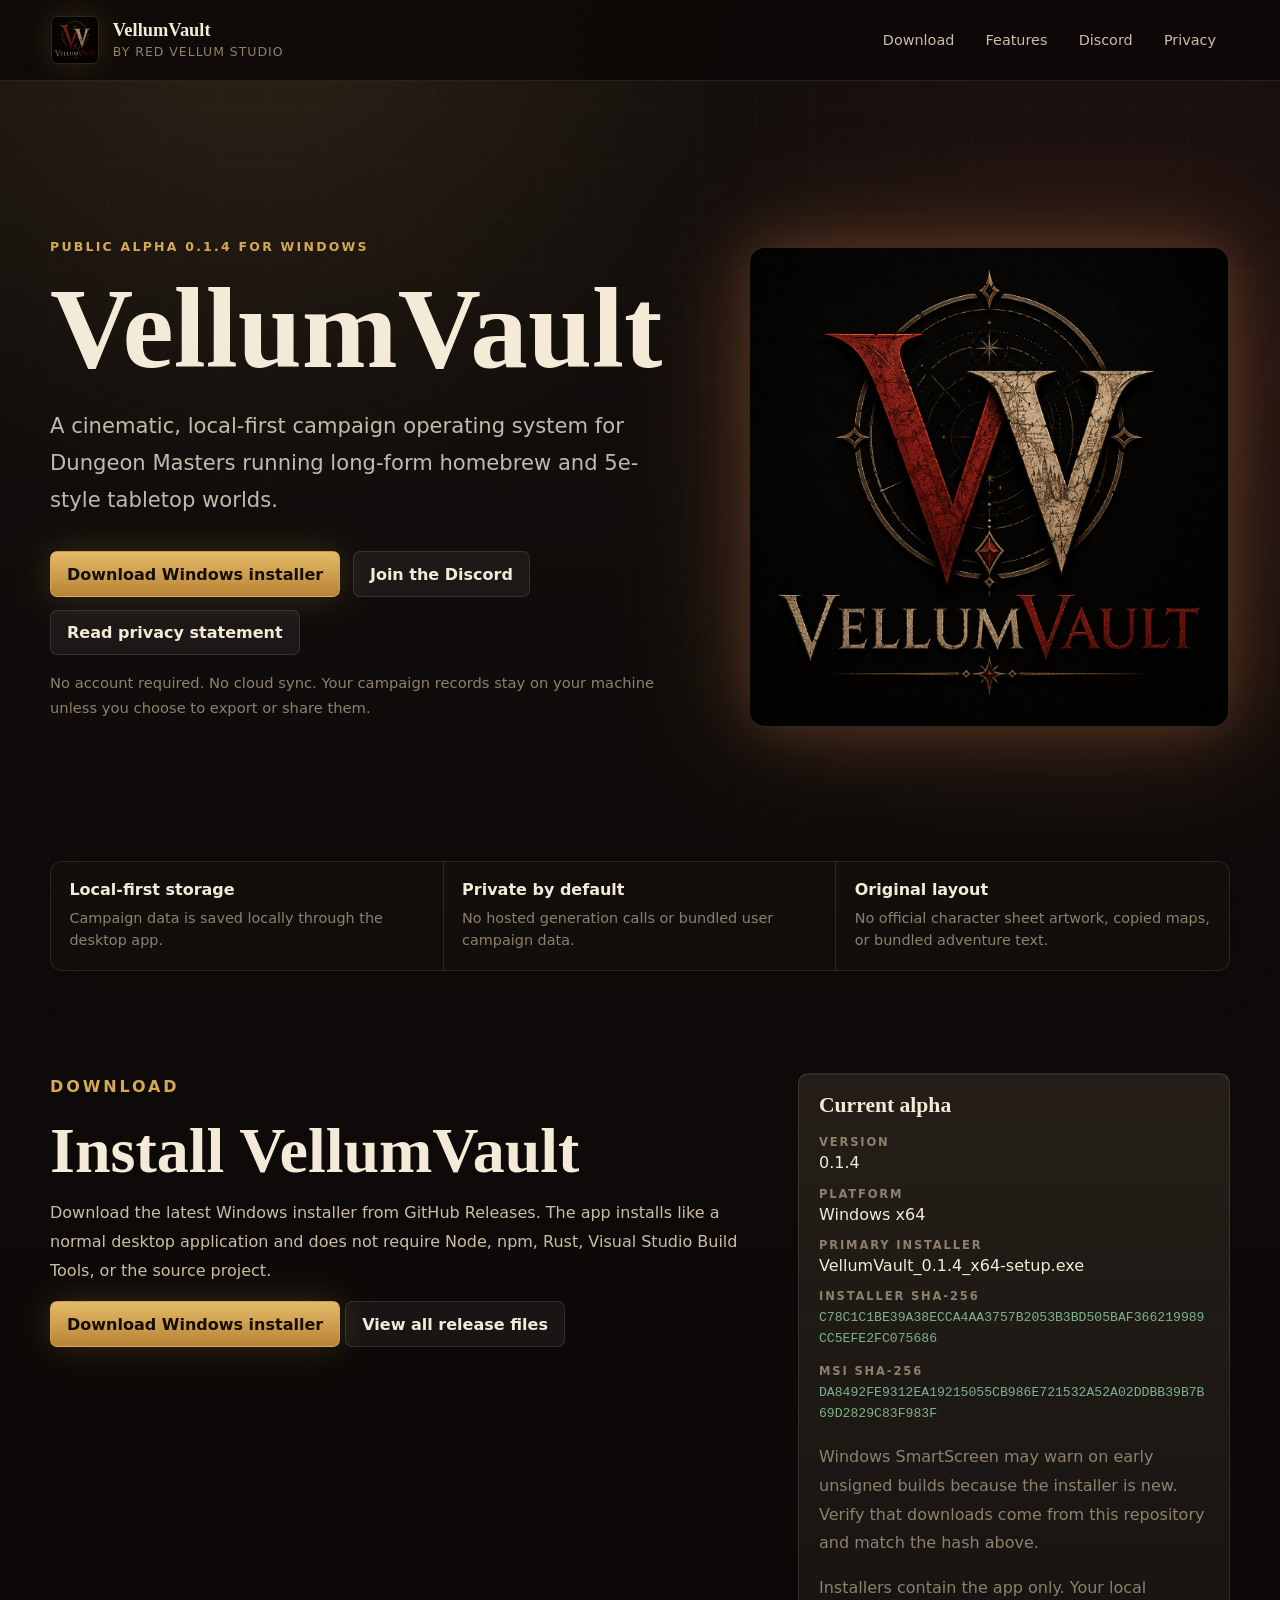
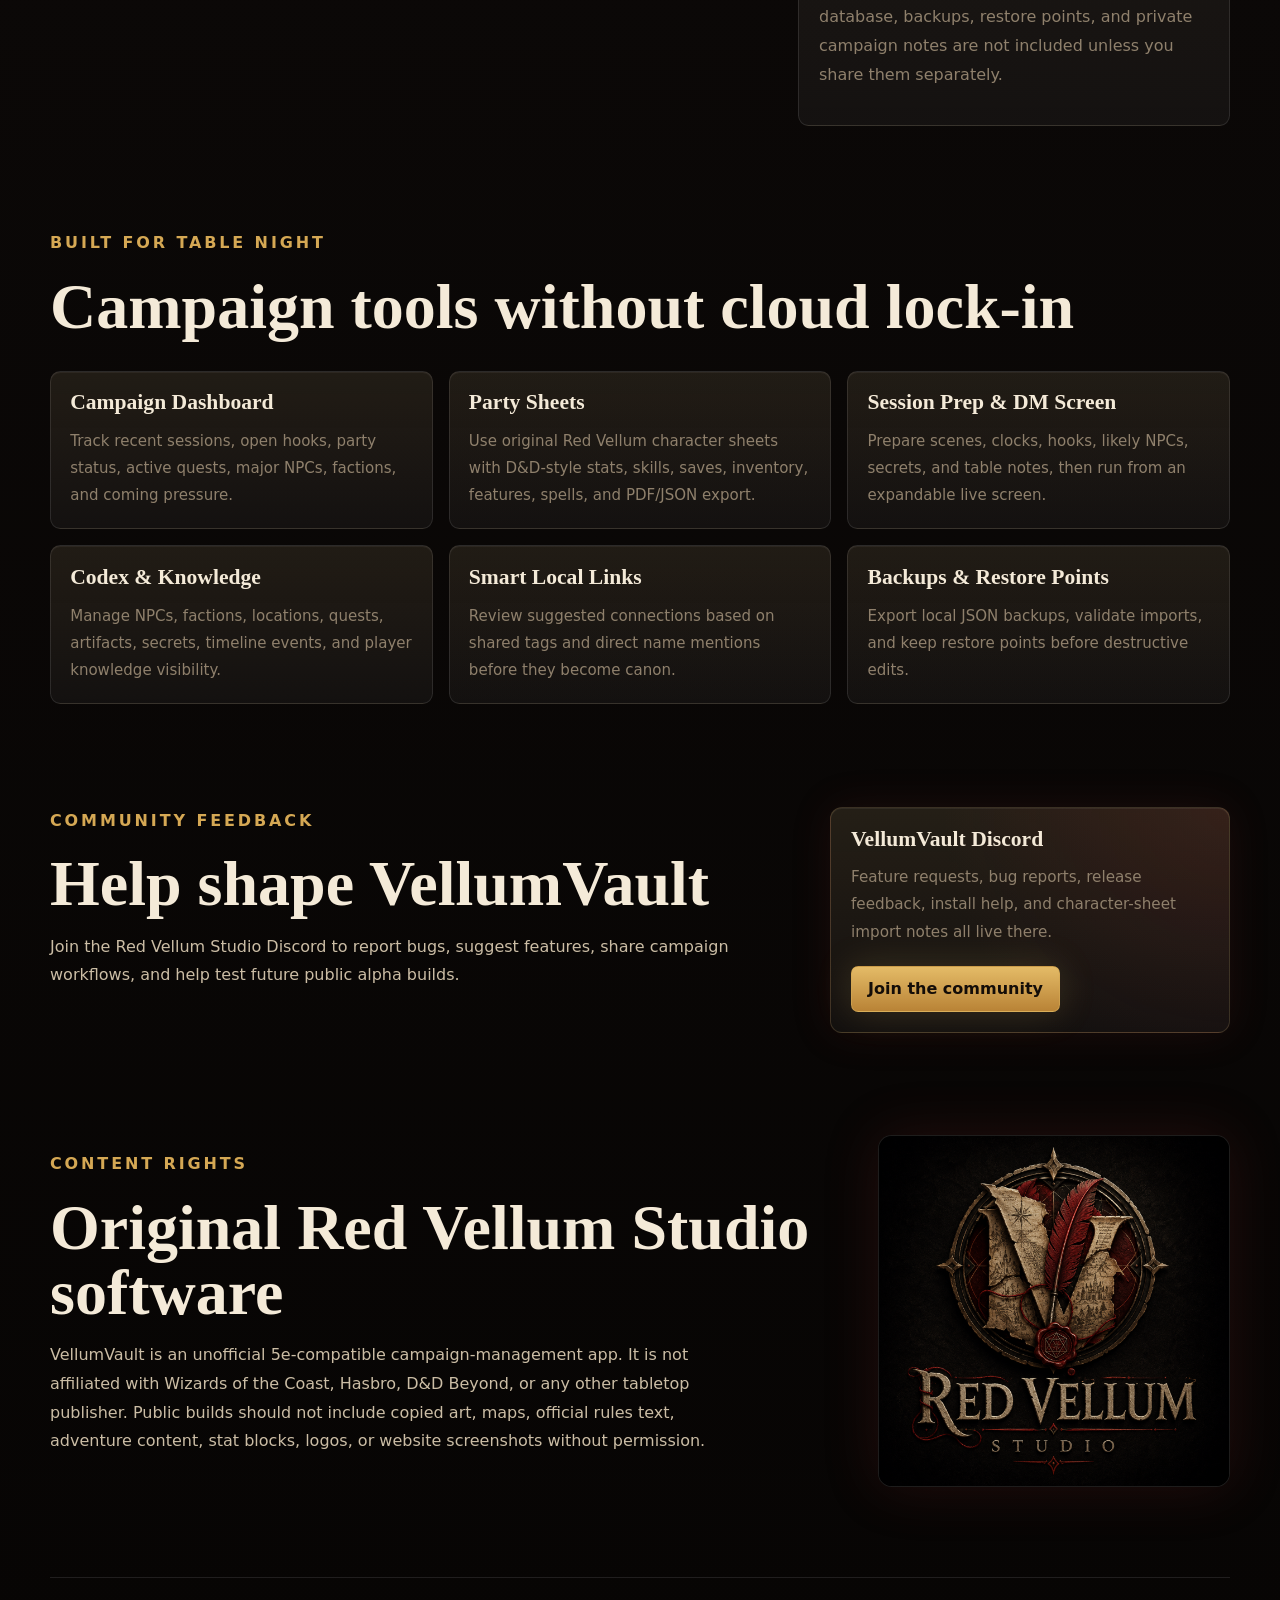
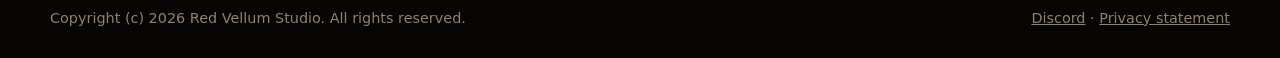
==== index.html @ 63ddffa1 "Update public URLs for RedVellum account" ====
<!doctype html>
<html lang="en">
  <head>
    <meta charset="utf-8" />
    <meta name="viewport" content="width=device-width, initial-scale=1" />
    <title>VellumVault | Red Vellum Studio</title>
    <meta
      name="description"
      content="VellumVault is a local-first Windows desktop campaign-management app for long-form tabletop RPG campaigns."
    />
    <link rel="stylesheet" href="styles.css" />
  </head>
  <body>
    <header class="site-header">
      <a class="brand" href="index.html" aria-label="VellumVault home">
        <img src="assets/vellumvault-app-logo.png" alt="" />
        <span>
          <strong>VellumVault</strong>
          <small>by Red Vellum Studio</small>
        </span>
      </a>
      <nav aria-label="Primary navigation">
        <a href="#download">Download</a>
        <a href="#features">Features</a>
        <a href="#community">Discord</a>
        <a href="privacy.html">Privacy</a>
      </nav>
    </header>

    <main>
      <section class="hero">
        <div class="hero-copy">
          <p class="eyebrow">Public alpha 0.1.4 for Windows</p>
          <h1>VellumVault</h1>
          <p class="lead">
            A cinematic, local-first campaign operating system for Dungeon Masters running long-form homebrew and 5e-style tabletop worlds.
          </p>
          <div class="actions">
            <a class="button primary" href="https://github.com/RedVellum/RedVellum.github.io/releases/download/v0.1.4/VellumVault_0.1.4_x64-setup.exe" rel="noopener">
              Download Windows installer
            </a>
            <a class="button secondary" href="https://discord.gg/tZ7nqzmux7" target="_blank" rel="noopener noreferrer">
              Join the Discord
            </a>
            <a class="button secondary" href="privacy.html">Read privacy statement</a>
          </div>
          <p class="note">
            No account required. No cloud sync. Your campaign records stay on your machine unless you choose to export or share them.
          </p>
        </div>
        <div class="hero-art app-logo-showcase">
          <img src="assets/vellumvault-app-logo.png" alt="VellumVault app logo" />
        </div>
      </section>

      <section class="trust-strip" aria-label="Application status">
        <div>
          <strong>Local-first storage</strong>
          <span>Campaign data is saved locally through the desktop app.</span>
        </div>
        <div>
          <strong>Private by default</strong>
          <span>No hosted generation calls or bundled user campaign data.</span>
        </div>
        <div>
          <strong>Original layout</strong>
          <span>No official character sheet artwork, copied maps, or bundled adventure text.</span>
        </div>
      </section>

      <section id="download" class="section two-column">
        <div>
          <p class="eyebrow">Download</p>
          <h2>Install VellumVault</h2>
          <p>
            Download the latest Windows installer from GitHub Releases. The app installs like a normal desktop application and does not require Node,
            npm, Rust, Visual Studio Build Tools, or the source project.
          </p>
          <a class="button primary" href="https://github.com/RedVellum/RedVellum.github.io/releases/download/v0.1.4/VellumVault_0.1.4_x64-setup.exe" rel="noopener">
            Download Windows installer
          </a>
          <a class="button secondary" href="https://github.com/RedVellum/RedVellum.github.io/releases/tag/v0.1.4" rel="noopener">
            View all release files
          </a>
        </div>
        <aside class="release-card">
          <h3>Current alpha</h3>
          <dl>
            <div>
              <dt>Version</dt>
              <dd>0.1.4</dd>
            </div>
            <div>
              <dt>Platform</dt>
              <dd>Windows x64</dd>
            </div>
            <div>
              <dt>Primary installer</dt>
              <dd>VellumVault_0.1.4_x64-setup.exe</dd>
            </div>
            <div>
              <dt>Installer SHA-256</dt>
              <dd class="hash">C78C1C1BE39A38ECCA4AA3757B2053B3BD505BAF366219989CC5EFE2FC075686</dd>
            </div>
            <div>
              <dt>MSI SHA-256</dt>
              <dd class="hash">DA8492FE9312EA19215055CB986E721532A52A02DDBB39B7B69D2829C83F983F</dd>
            </div>
          </dl>
          <p class="small">
            Windows SmartScreen may warn on early unsigned builds because the installer is new. Verify that downloads come from this repository and match the hash above.
          </p>
          <p class="small">
            Installers contain the app only. Your local database, backups, restore points, and private campaign notes are not included unless you share them separately.
          </p>
        </aside>
      </section>

      <section id="features" class="section">
        <p class="eyebrow">Built for table night</p>
        <h2>Campaign tools without cloud lock-in</h2>
        <div class="feature-grid">
          <article>
            <h3>Campaign Dashboard</h3>
            <p>Track recent sessions, open hooks, party status, active quests, major NPCs, factions, and coming pressure.</p>
          </article>
          <article>
            <h3>Party Sheets</h3>
            <p>Use original Red Vellum character sheets with D&D-style stats, skills, saves, inventory, features, spells, and PDF/JSON export.</p>
          </article>
          <article>
            <h3>Session Prep & DM Screen</h3>
            <p>Prepare scenes, clocks, hooks, likely NPCs, secrets, and table notes, then run from an expandable live screen.</p>
          </article>
          <article>
            <h3>Codex & Knowledge</h3>
            <p>Manage NPCs, factions, locations, quests, artifacts, secrets, timeline events, and player knowledge visibility.</p>
          </article>
          <article>
            <h3>Smart Local Links</h3>
            <p>Review suggested connections based on shared tags and direct name mentions before they become canon.</p>
          </article>
          <article>
            <h3>Backups & Restore Points</h3>
            <p>Export local JSON backups, validate imports, and keep restore points before destructive edits.</p>
          </article>
        </div>
      </section>

      <section id="community" class="section community-section">
        <div>
          <p class="eyebrow">Community feedback</p>
          <h2>Help shape VellumVault</h2>
          <p>
            Join the Red Vellum Studio Discord to report bugs, suggest features, share campaign workflows, and help test future public alpha builds.
          </p>
        </div>
        <div class="community-card">
          <h3>VellumVault Discord</h3>
          <p>Feature requests, bug reports, release feedback, install help, and character-sheet import notes all live there.</p>
          <a class="button primary" href="https://discord.gg/tZ7nqzmux7" target="_blank" rel="noopener noreferrer">
            Join the community
          </a>
        </div>
      </section>

      <section class="section rights studio-section">
        <div>
          <p class="eyebrow">Content rights</p>
          <h2>Original Red Vellum Studio software</h2>
          <p>
            VellumVault is an unofficial 5e-compatible campaign-management app. It is not affiliated with Wizards of the Coast, Hasbro,
            D&D Beyond, or any other tabletop publisher. Public builds should not include copied art, maps, official rules text, adventure content,
            stat blocks, logos, or website screenshots without permission.
          </p>
        </div>
        <div class="studio-logo-card" aria-label="Red Vellum Studio">
          <img src="assets/red-vellum-studio-logo.png" alt="Red Vellum Studio logo" />
        </div>
      </section>
    </main>

    <footer class="site-footer">
      <p>Copyright (c) 2026 Red Vellum Studio. All rights reserved.</p>
      <p><a href="https://discord.gg/tZ7nqzmux7" target="_blank" rel="noopener noreferrer">Discord</a> · <a href="privacy.html">Privacy statement</a></p>
    </footer>
  </body>
</html>
---- styles.css ----
:root {
  color-scheme: dark;
  --bg: #0b0807;
  --ink: #130f0d;
  --panel: #1d1713;
  --panel-strong: #251d17;
  --line: rgba(231, 196, 128, 0.18);
  --line-soft: rgba(255, 255, 255, 0.1);
  --brass: #d5a854;
  --brass-soft: rgba(213, 168, 84, 0.14);
  --red: #8d2f2f;
  --vellum: #f4ead8;
  --parchment: #cbbda5;
  --muted: #8f806c;
  --jade: #7fb18b;
  font-family:
    "Segoe UI",
    system-ui,
    -apple-system,
    BlinkMacSystemFont,
    sans-serif;
}

* {
  box-sizing: border-box;
}

html {
  scroll-behavior: smooth;
}

body {
  margin: 0;
  min-height: 100vh;
  background:
    radial-gradient(circle at 20% 0%, rgba(213, 168, 84, 0.13), transparent 32rem),
    radial-gradient(circle at 86% 12%, rgba(141, 47, 47, 0.16), transparent 30rem),
    linear-gradient(180deg, #140f0d 0%, var(--bg) 48%, #070504 100%);
  color: var(--vellum);
}

body::before {
  position: fixed;
  inset: 0;
  pointer-events: none;
  content: "";
  background-image:
    linear-gradient(rgba(255, 255, 255, 0.025) 1px, transparent 1px),
    linear-gradient(90deg, rgba(255, 255, 255, 0.018) 1px, transparent 1px);
  background-size: 54px 54px;
  mask-image: linear-gradient(to bottom, black, transparent 82%);
}

a {
  color: inherit;
}

.site-header {
  position: sticky;
  top: 0;
  z-index: 10;
  display: flex;
  align-items: center;
  justify-content: space-between;
  gap: 1.5rem;
  padding: 1rem clamp(1rem, 4vw, 4rem);
  border-bottom: 1px solid var(--line-soft);
  background: rgba(11, 8, 7, 0.82);
  backdrop-filter: blur(18px);
}

.brand {
  display: inline-flex;
  align-items: center;
  gap: 0.85rem;
  text-decoration: none;
}

.brand img {
  width: 3rem;
  height: 3rem;
  border: 1px solid var(--line);
  border-radius: 0.45rem;
  object-fit: cover;
  background: #050302;
  box-shadow: 0 0 32px rgba(213, 168, 84, 0.18);
}

.brand strong {
  display: block;
  font-family: Georgia, "Times New Roman", serif;
  font-size: 1.15rem;
  line-height: 1.05;
}

.brand small {
  display: block;
  margin-top: 0.2rem;
  color: var(--muted);
  font-size: 0.78rem;
  letter-spacing: 0.08em;
  text-transform: uppercase;
}

nav {
  display: flex;
  flex-wrap: wrap;
  gap: 0.35rem;
  justify-content: flex-end;
}

nav a {
  padding: 0.65rem 0.8rem;
  border-radius: 0.4rem;
  color: var(--parchment);
  font-size: 0.9rem;
  text-decoration: none;
}

nav a:hover,
nav a[aria-current="page"] {
  background: rgba(255, 255, 255, 0.06);
  color: var(--vellum);
}

main {
  position: relative;
  z-index: 1;
}

.hero,
.section,
.page-hero,
.site-footer {
  width: min(1180px, calc(100% - 2rem));
  margin-inline: auto;
}

.hero {
  display: grid;
  grid-template-columns: minmax(0, 1.05fr) minmax(20rem, 0.8fr);
  gap: clamp(2rem, 5vw, 5rem);
  align-items: center;
  min-height: calc(100vh - 5.5rem);
  padding: 4rem 0;
}

.hero-copy {
  max-width: 47rem;
}

.eyebrow {
  margin: 0 0 1rem;
  color: var(--brass);
  font-size: 0.78rem;
  font-weight: 700;
  letter-spacing: 0.18em;
  text-transform: uppercase;
}

h1,
h2,
h3 {
  margin: 0;
  font-family: Georgia, "Times New Roman", serif;
  font-weight: 700;
  line-height: 1.02;
}

h1 {
  font-size: clamp(3.5rem, 9vw, 7.5rem);
}

h2 {
  font-size: clamp(2.2rem, 5vw, 4.2rem);
}

h3 {
  font-size: 1.35rem;
}

p {
  color: var(--parchment);
}

.lead {
  max-width: 43rem;
  margin: 1.3rem 0 0;
  color: rgba(244, 234, 216, 0.78);
  font-size: clamp(1.08rem, 2vw, 1.32rem);
  line-height: 1.75;
}

.actions {
  display: flex;
  flex-wrap: wrap;
  gap: 0.8rem;
  margin-top: 2rem;
}

.button {
  display: inline-flex;
  min-height: 2.85rem;
  align-items: center;
  justify-content: center;
  border: 1px solid transparent;
  border-radius: 0.45rem;
  padding: 0.75rem 1rem;
  font-weight: 700;
  text-decoration: none;
  transition:
    transform 160ms ease,
    border-color 160ms ease,
    background 160ms ease;
}

.button:hover {
  transform: translateY(-1px);
}

.button.primary {
  border-color: rgba(213, 168, 84, 0.65);
  background: linear-gradient(180deg, #e4bb67, #b98336);
  color: #140d08;
  box-shadow: 0 0 36px rgba(213, 168, 84, 0.2);
}

.button.secondary {
  border-color: var(--line-soft);
  background: rgba(255, 255, 255, 0.05);
  color: var(--vellum);
}

.note,
.small {
  color: var(--muted);
  font-size: 0.92rem;
  line-height: 1.7;
}

.hero-art {
  display: grid;
  place-items: center;
}

.hero-art img {
  width: min(100%, 30rem);
  border-radius: 1rem;
  filter: drop-shadow(0 0 58px rgba(213, 168, 84, 0.22));
}

.app-logo-showcase img {
  border: 1px solid var(--line-soft);
  background: rgba(0, 0, 0, 0.44);
  box-shadow:
    inset 0 1px 0 rgba(255, 255, 255, 0.06),
    0 0 72px rgba(141, 47, 47, 0.24),
    0 0 42px rgba(213, 168, 84, 0.12);
}

.trust-strip {
  display: grid;
  width: min(1180px, calc(100% - 2rem));
  margin: -2rem auto 0;
  grid-template-columns: repeat(3, 1fr);
  overflow: hidden;
  border: 1px solid var(--line-soft);
  border-radius: 0.75rem;
  background: rgba(19, 15, 13, 0.82);
  box-shadow: 0 0 48px rgba(0, 0, 0, 0.22);
}

.trust-strip div {
  padding: 1.15rem;
  border-right: 1px solid var(--line-soft);
}

.trust-strip div:last-child {
  border-right: 0;
}

.trust-strip strong,
.trust-strip span {
  display: block;
}

.trust-strip strong {
  color: var(--vellum);
}

.trust-strip span {
  margin-top: 0.45rem;
  color: var(--muted);
  font-size: 0.9rem;
  line-height: 1.55;
}

.section,
.page-hero {
  padding: clamp(4rem, 8vw, 7rem) 0 0;
}

.two-column {
  display: grid;
  grid-template-columns: minmax(0, 1fr) minmax(18rem, 27rem);
  gap: clamp(1.5rem, 4vw, 3rem);
  align-items: start;
}

.section p {
  max-width: 44rem;
  font-size: 1rem;
  line-height: 1.8;
}

.release-card,
.feature-grid article {
  border: 1px solid var(--line-soft);
  border-radius: 0.65rem;
  background:
    linear-gradient(180deg, rgba(213, 168, 84, 0.07), transparent),
    rgba(255, 255, 255, 0.045);
  box-shadow: inset 0 1px 0 rgba(255, 255, 255, 0.05);
}

.release-card {
  padding: 1.25rem;
}

dl {
  display: grid;
  gap: 0.9rem;
  margin: 1.2rem 0;
}

dt {
  color: var(--muted);
  font-size: 0.72rem;
  font-weight: 700;
  letter-spacing: 0.16em;
  text-transform: uppercase;
}

dd {
  margin: 0.25rem 0 0;
  color: var(--vellum);
}

.hash {
  overflow-wrap: anywhere;
  color: var(--jade);
  font-family: Consolas, "Courier New", monospace;
  font-size: 0.82rem;
  line-height: 1.6;
}

.feature-grid {
  display: grid;
  grid-template-columns: repeat(3, 1fr);
  gap: 1rem;
  margin-top: 2rem;
}

.feature-grid article {
  padding: 1.2rem;
}

.feature-grid p {
  margin-bottom: 0;
  color: var(--muted);
  font-size: 0.94rem;
}

.rights {
  padding-bottom: clamp(4rem, 7vw, 6rem);
}

.community-section {
  display: grid;
  grid-template-columns: minmax(0, 1fr) minmax(18rem, 25rem);
  gap: clamp(1.5rem, 4vw, 3rem);
  align-items: start;
}

.community-card {
  border: 1px solid var(--line);
  border-radius: 0.75rem;
  padding: 1.25rem;
  background:
    radial-gradient(circle at top right, rgba(141, 47, 47, 0.16), transparent 18rem),
    linear-gradient(180deg, rgba(213, 168, 84, 0.09), transparent),
    rgba(255, 255, 255, 0.045);
  box-shadow:
    inset 0 1px 0 rgba(255, 255, 255, 0.06),
    0 0 42px rgba(141, 47, 47, 0.14);
}

.community-card p {
  margin: 0.9rem 0 1.25rem;
  color: var(--muted);
  font-size: 0.95rem;
}

.studio-section {
  display: grid;
  grid-template-columns: minmax(0, 1fr) minmax(15rem, 22rem);
  gap: clamp(1.5rem, 4vw, 3rem);
  align-items: center;
}

.studio-logo-card {
  overflow: hidden;
  border: 1px solid var(--line-soft);
  border-radius: 0.85rem;
  background: rgba(0, 0, 0, 0.42);
  box-shadow:
    inset 0 1px 0 rgba(255, 255, 255, 0.06),
    0 0 56px rgba(141, 47, 47, 0.2);
}

.studio-logo-card img {
  display: block;
  width: 100%;
  aspect-ratio: 1;
  object-fit: cover;
}

.legal-copy {
  max-width: 820px;
  padding-bottom: clamp(4rem, 7vw, 6rem);
}

.legal-copy h2 {
  margin-top: 2.2rem;
  font-size: 1.75rem;
}

.legal-copy p {
  max-width: none;
}

.site-footer {
  display: flex;
  flex-wrap: wrap;
  justify-content: space-between;
  gap: 1rem;
  padding: 2rem 0;
  border-top: 1px solid var(--line-soft);
}

.site-footer p {
  margin: 0;
  color: var(--muted);
  font-size: 0.9rem;
}

.not-found {
  display: grid;
  min-height: 100vh;
  place-items: center;
  align-content: center;
  gap: 1rem;
  padding: 2rem;
  text-align: center;
}

.not-found img {
  width: 7rem;
  border-radius: 0.75rem;
}

@media (max-width: 900px) {
  .site-header {
    align-items: flex-start;
    flex-direction: column;
  }

  nav {
    justify-content: flex-start;
  }

  .hero,
  .community-section,
  .studio-section,
  .two-column {
    grid-template-columns: 1fr;
  }

  .hero {
    min-height: auto;
  }

  .hero-art {
    order: -1;
  }

  .hero-art img {
    width: min(70vw, 18rem);
  }

  .trust-strip,
  .feature-grid {
    grid-template-columns: 1fr;
  }

  .trust-strip div {
    border-right: 0;
    border-bottom: 1px solid var(--line-soft);
  }

  .trust-strip div:last-child {
    border-bottom: 0;
  }
}
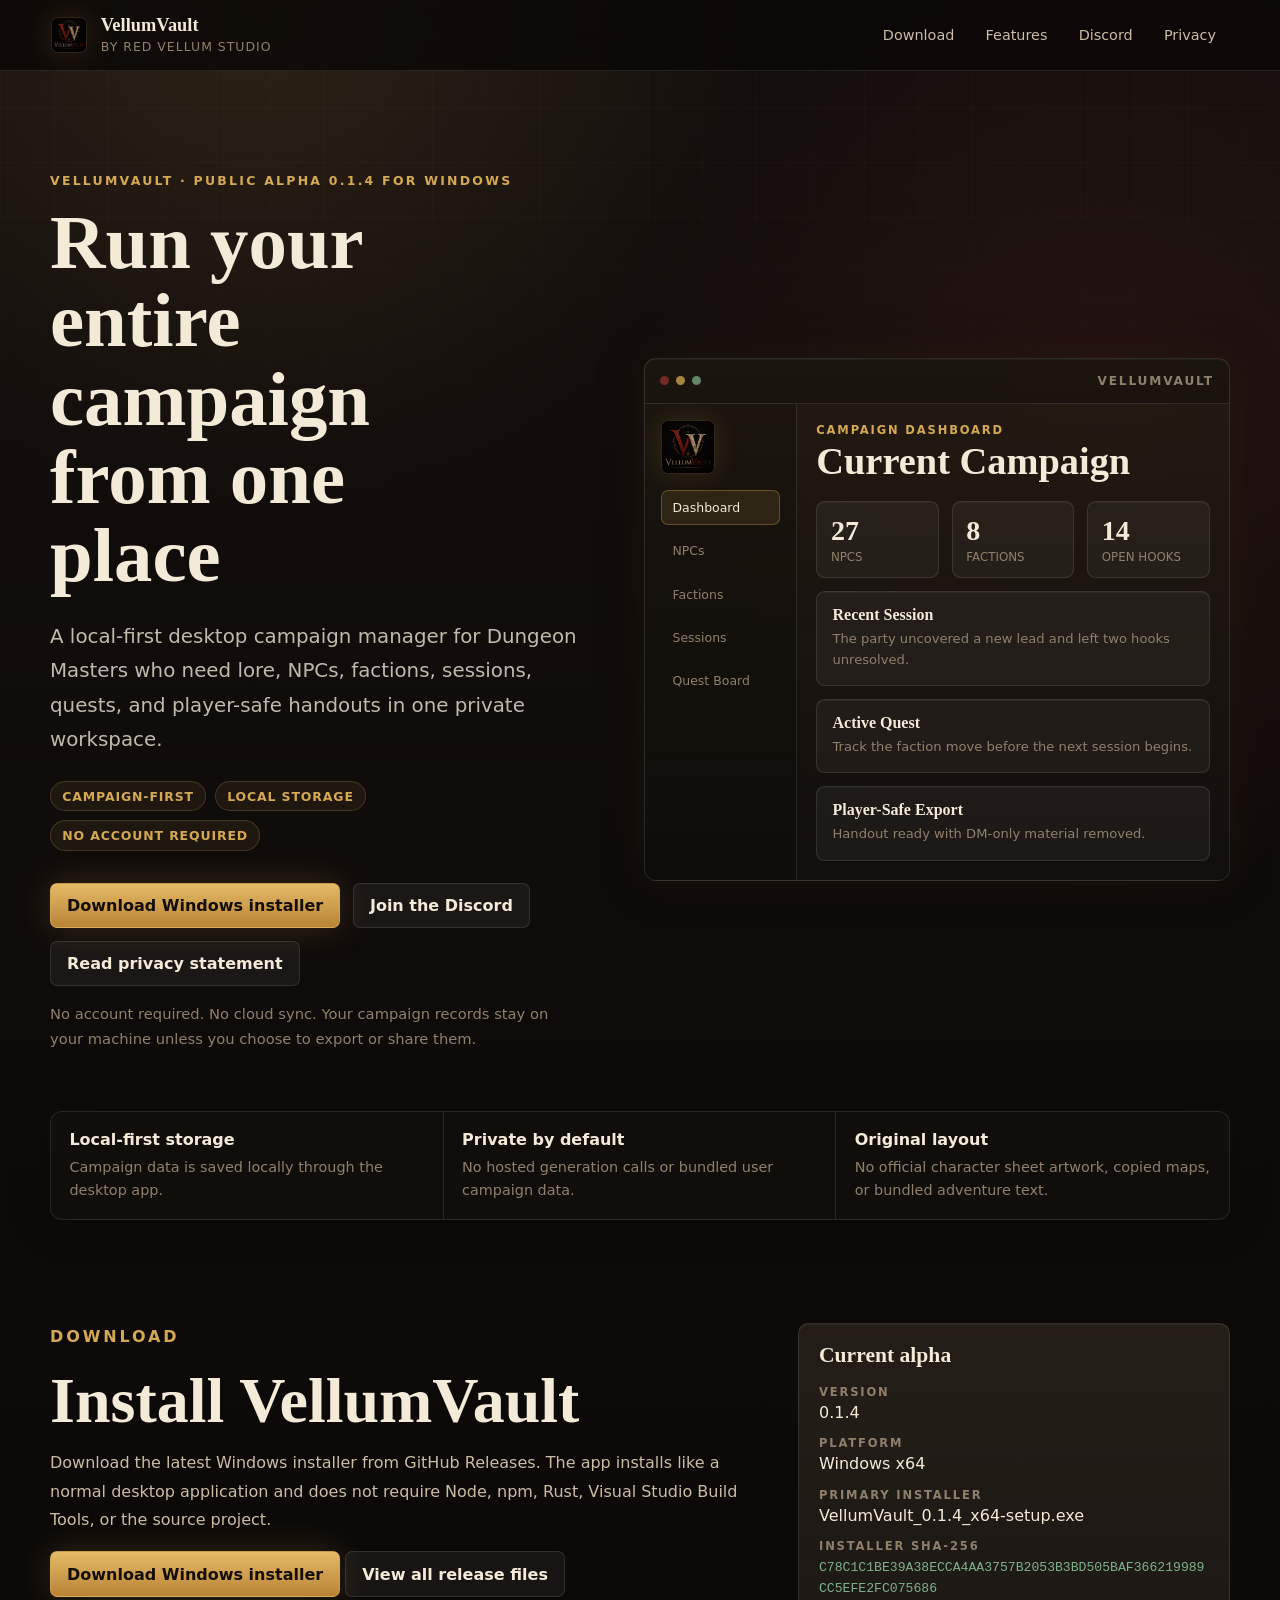
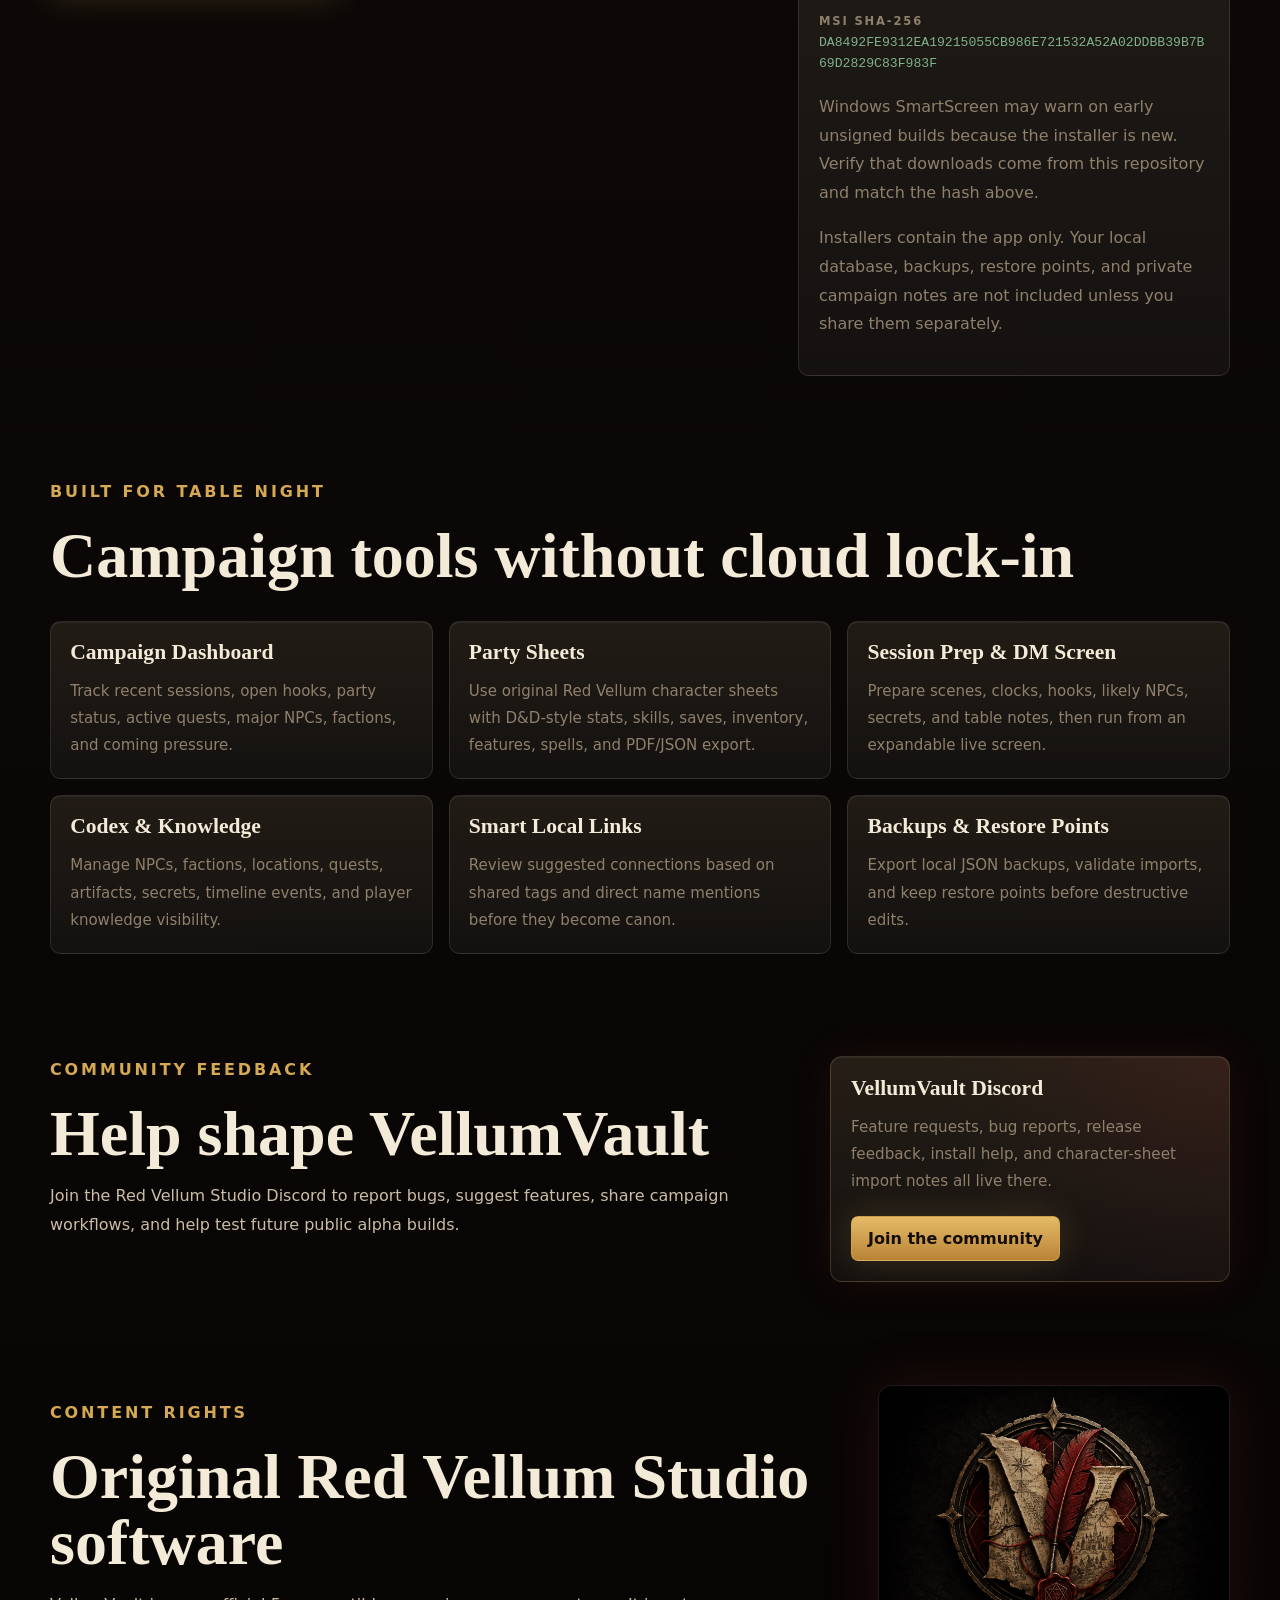
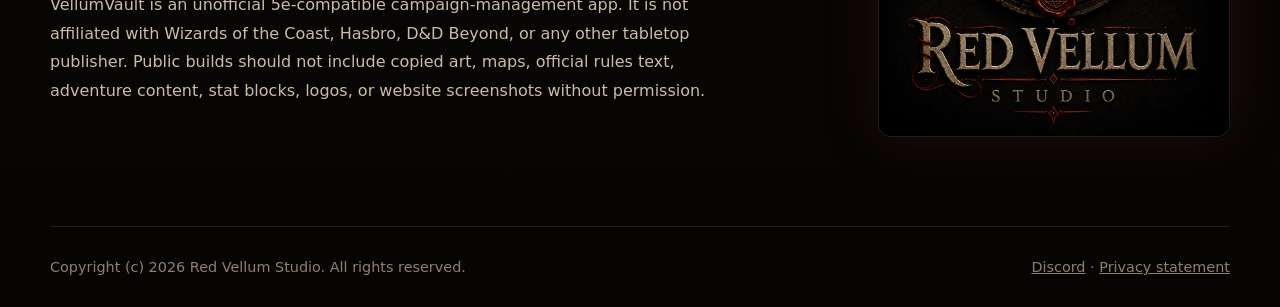
==== commit 3988b667: "Redesign website hero" ====
--- a/index.html
+++ b/index.html
@@ -30,11 +30,16 @@
     <main>
       <section class="hero">
         <div class="hero-copy">
-          <p class="eyebrow">Public alpha 0.1.4 for Windows</p>
-          <h1>VellumVault</h1>
+          <p class="eyebrow">VellumVault &middot; Public alpha 0.1.4 for Windows</p>
+          <h1>Run your entire campaign from one place</h1>
           <p class="lead">
-            A cinematic, local-first campaign operating system for Dungeon Masters running long-form homebrew and 5e-style tabletop worlds.
-          </p>
+            A local-first desktop campaign manager for Dungeon Masters who need lore, NPCs, factions, sessions, quests, and player-safe handouts in one private workspace.
+          </p>
+          <div class="hero-points" aria-label="Core product strengths">
+            <span>Campaign-first</span>
+            <span>Local storage</span>
+            <span>No account required</span>
+          </div>
           <div class="actions">
             <a class="button primary" href="https://github.com/RedVellum/RedVellum.github.io/releases/download/v0.1.4/VellumVault_0.1.4_x64-setup.exe" rel="noopener">
               Download Windows installer
@@ -48,8 +53,50 @@
             No account required. No cloud sync. Your campaign records stay on your machine unless you choose to export or share them.
           </p>
         </div>
-        <div class="hero-art app-logo-showcase">
-          <img src="assets/vellumvault-app-logo.png" alt="VellumVault app logo" />
+        <div class="hero-art app-preview" aria-label="VellumVault app interface preview">
+          <div class="preview-window">
+            <div class="preview-topbar">
+              <span></span>
+              <span></span>
+              <span></span>
+              <strong>VellumVault</strong>
+            </div>
+            <div class="preview-body">
+              <aside class="preview-sidebar">
+                <img src="assets/vellumvault-app-logo.png" alt="" />
+                <span class="active">Dashboard</span>
+                <span>NPCs</span>
+                <span>Factions</span>
+                <span>Sessions</span>
+                <span>Quest Board</span>
+              </aside>
+              <section class="preview-content">
+                <div class="preview-heading">
+                  <p>Campaign Dashboard</p>
+                  <h2>Current Campaign</h2>
+                </div>
+                <div class="preview-stats">
+                  <div><strong>27</strong><span>NPCs</span></div>
+                  <div><strong>8</strong><span>Factions</span></div>
+                  <div><strong>14</strong><span>Open hooks</span></div>
+                </div>
+                <div class="preview-grid">
+                  <article>
+                    <h3>Recent Session</h3>
+                    <p>The party uncovered a new lead and left two hooks unresolved.</p>
+                  </article>
+                  <article>
+                    <h3>Active Quest</h3>
+                    <p>Track the faction move before the next session begins.</p>
+                  </article>
+                  <article>
+                    <h3>Player-Safe Export</h3>
+                    <p>Handout ready with DM-only material removed.</p>
+                  </article>
+                </div>
+              </section>
+            </div>
+          </div>
         </div>
       </section>
 
--- a/styles.css
+++ b/styles.css
@@ -27,6 +27,7 @@
 
 html {
   scroll-behavior: smooth;
+  overflow-x: hidden;
 }
 
 body {
@@ -37,6 +38,7 @@
     radial-gradient(circle at 86% 12%, rgba(141, 47, 47, 0.16), transparent 30rem),
     linear-gradient(180deg, #140f0d 0%, var(--bg) 48%, #070504 100%);
   color: var(--vellum);
+  overflow-x: hidden;
 }
 
 body::before {
@@ -77,8 +79,8 @@
 }
 
 .brand img {
-  width: 3rem;
-  height: 3rem;
+  width: 2.25rem;
+  height: 2.25rem;
   border: 1px solid var(--line);
   border-radius: 0.45rem;
   object-fit: cover;
@@ -138,15 +140,15 @@
 
 .hero {
   display: grid;
-  grid-template-columns: minmax(0, 1.05fr) minmax(20rem, 0.8fr);
-  gap: clamp(2rem, 5vw, 5rem);
+  grid-template-columns: minmax(0, 0.95fr) minmax(24rem, 1.05fr);
+  gap: clamp(2rem, 5vw, 4rem);
   align-items: center;
-  min-height: calc(100vh - 5.5rem);
-  padding: 4rem 0;
+  min-height: calc(100vh - 7rem);
+  padding: clamp(4rem, 8vw, 7rem) 0 clamp(3rem, 6vw, 5rem);
 }
 
 .hero-copy {
-  max-width: 47rem;
+  max-width: 43rem;
 }
 
 .eyebrow {
@@ -168,7 +170,8 @@
 }
 
 h1 {
-  font-size: clamp(3.5rem, 9vw, 7.5rem);
+  max-width: 12ch;
+  font-size: clamp(3rem, 6vw, 5rem);
 }
 
 h2 {
@@ -184,11 +187,30 @@
 }
 
 .lead {
-  max-width: 43rem;
-  margin: 1.3rem 0 0;
+  max-width: 40rem;
+  margin: 1.55rem 0 0;
   color: rgba(244, 234, 216, 0.78);
-  font-size: clamp(1.08rem, 2vw, 1.32rem);
-  line-height: 1.75;
+  font-size: clamp(1.04rem, 1.8vw, 1.24rem);
+  line-height: 1.72;
+}
+
+.hero-points {
+  display: flex;
+  flex-wrap: wrap;
+  gap: 0.55rem;
+  margin-top: 1.5rem;
+}
+
+.hero-points span {
+  border: 1px solid var(--line);
+  border-radius: 999px;
+  background: rgba(213, 168, 84, 0.08);
+  color: var(--brass);
+  padding: 0.42rem 0.7rem;
+  font-size: 0.78rem;
+  font-weight: 700;
+  letter-spacing: 0.07em;
+  text-transform: uppercase;
 }
 
 .actions {
@@ -243,19 +265,177 @@
   place-items: center;
 }
 
-.hero-art img {
-  width: min(100%, 30rem);
-  border-radius: 1rem;
-  filter: drop-shadow(0 0 58px rgba(213, 168, 84, 0.22));
-}
-
-.app-logo-showcase img {
+.app-preview {
+  min-width: 0;
+}
+
+.preview-window {
+  width: min(100%, 42rem);
+  overflow: hidden;
   border: 1px solid var(--line-soft);
-  background: rgba(0, 0, 0, 0.44);
+  border-radius: 0.75rem;
+  background:
+    linear-gradient(180deg, rgba(213, 168, 84, 0.08), transparent),
+    rgba(19, 15, 13, 0.88);
   box-shadow:
     inset 0 1px 0 rgba(255, 255, 255, 0.06),
-    0 0 72px rgba(141, 47, 47, 0.24),
-    0 0 42px rgba(213, 168, 84, 0.12);
+    0 0 48px rgba(0, 0, 0, 0.28),
+    0 0 42px rgba(213, 168, 84, 0.08);
+}
+
+.preview-topbar {
+  display: flex;
+  align-items: center;
+  gap: 0.45rem;
+  min-height: 2.8rem;
+  border-bottom: 1px solid var(--line-soft);
+  padding: 0 0.95rem;
+  background: rgba(0, 0, 0, 0.24);
+}
+
+.preview-topbar span {
+  width: 0.55rem;
+  height: 0.55rem;
+  border-radius: 999px;
+  background: rgba(244, 234, 216, 0.28);
+}
+
+.preview-topbar span:first-child {
+  background: rgba(141, 47, 47, 0.8);
+}
+
+.preview-topbar span:nth-child(2) {
+  background: rgba(213, 168, 84, 0.75);
+}
+
+.preview-topbar span:nth-child(3) {
+  background: rgba(127, 177, 139, 0.72);
+}
+
+.preview-topbar strong {
+  margin-left: auto;
+  color: var(--muted);
+  font-size: 0.76rem;
+  letter-spacing: 0.15em;
+  text-transform: uppercase;
+}
+
+.preview-body {
+  display: grid;
+  grid-template-columns: 9.5rem minmax(0, 1fr);
+  min-height: 27rem;
+}
+
+.preview-sidebar {
+  display: flex;
+  flex-direction: column;
+  gap: 0.55rem;
+  border-right: 1px solid var(--line-soft);
+  background: rgba(0, 0, 0, 0.18);
+  padding: 1rem;
+}
+
+.preview-sidebar img {
+  width: 3.4rem;
+  height: 3.4rem;
+  margin-bottom: 0.45rem;
+  border: 1px solid var(--line);
+  border-radius: 0.45rem;
+  object-fit: cover;
+  background: #050302;
+  box-shadow: 0 0 26px rgba(213, 168, 84, 0.16);
+}
+
+.preview-sidebar span {
+  border: 1px solid transparent;
+  border-radius: 0.45rem;
+  color: var(--muted);
+  padding: 0.55rem 0.65rem;
+  font-size: 0.78rem;
+}
+
+.preview-sidebar span.active {
+  border-color: rgba(213, 168, 84, 0.32);
+  background: rgba(213, 168, 84, 0.12);
+  color: var(--vellum);
+}
+
+.preview-content {
+  padding: 1.2rem;
+}
+
+.preview-heading p {
+  margin: 0 0 0.35rem;
+  color: var(--brass);
+  font-size: 0.72rem;
+  font-weight: 700;
+  letter-spacing: 0.16em;
+  text-transform: uppercase;
+}
+
+.preview-heading h2 {
+  max-width: none;
+  font-size: clamp(1.65rem, 3vw, 2.45rem);
+}
+
+.preview-stats,
+.preview-grid {
+  display: grid;
+  gap: 0.8rem;
+}
+
+.preview-stats {
+  grid-template-columns: repeat(3, 1fr);
+  margin-top: 1.2rem;
+}
+
+.preview-stats div,
+.preview-grid article {
+  border: 1px solid var(--line-soft);
+  border-radius: 0.55rem;
+  background: rgba(255, 255, 255, 0.045);
+  box-shadow: inset 0 1px 0 rgba(255, 255, 255, 0.045);
+}
+
+.preview-stats div {
+  padding: 0.85rem;
+}
+
+.preview-stats strong,
+.preview-stats span {
+  display: block;
+}
+
+.preview-stats strong {
+  color: var(--vellum);
+  font-family: Georgia, "Times New Roman", serif;
+  font-size: 1.75rem;
+}
+
+.preview-stats span {
+  margin-top: 0.15rem;
+  color: var(--muted);
+  font-size: 0.74rem;
+  text-transform: uppercase;
+}
+
+.preview-grid {
+  margin-top: 0.8rem;
+}
+
+.preview-grid article {
+  padding: 0.95rem;
+}
+
+.preview-grid h3 {
+  font-size: 1rem;
+}
+
+.preview-grid p {
+  margin: 0.35rem 0 0;
+  color: var(--muted);
+  font-size: 0.82rem;
+  line-height: 1.55;
 }
 
 .trust-strip {
@@ -488,14 +668,57 @@
 
   .hero {
     min-height: auto;
-  }
-
-  .hero-art {
-    order: -1;
-  }
-
-  .hero-art img {
-    width: min(70vw, 18rem);
+    padding-top: 3rem;
+  }
+
+  .hero-copy {
+    max-width: none;
+  }
+
+  h1 {
+    max-width: 8.8ch;
+    font-size: clamp(2.5rem, 10.5vw, 3.35rem);
+  }
+
+  .eyebrow {
+    line-height: 1.45;
+  }
+
+  .preview-window {
+    width: 100%;
+    max-width: 34rem;
+  }
+
+  .preview-topbar {
+    padding-inline: 0.8rem;
+  }
+
+  .preview-topbar strong {
+    max-width: 46%;
+    overflow: hidden;
+    text-overflow: ellipsis;
+    white-space: nowrap;
+  }
+
+  .preview-body {
+    grid-template-columns: 1fr;
+    min-height: auto;
+  }
+
+  .preview-sidebar {
+    display: none;
+  }
+
+  .preview-content {
+    padding: 1rem;
+  }
+
+  .preview-heading h2 {
+    font-size: clamp(1.7rem, 9vw, 2.25rem);
+  }
+
+  .preview-stats {
+    grid-template-columns: 1fr;
   }
 
   .trust-strip,
@@ -512,3 +735,82 @@
     border-bottom: 0;
   }
 }
+
+@media (max-width: 560px) {
+  .hero,
+  .section,
+  .page-hero,
+  .trust-strip,
+  .site-footer {
+    width: min(1180px, calc(100% - 1.2rem));
+  }
+
+  .site-header {
+    padding-inline: 0.75rem;
+  }
+
+  .hero {
+    justify-items: start;
+  }
+
+  .hero-copy,
+  .app-preview {
+    width: min(100%, 22rem);
+    max-width: 100%;
+  }
+
+  nav a {
+    padding-inline: 0.55rem;
+  }
+
+  .lead {
+    max-width: 100%;
+    font-size: 1rem;
+    overflow-wrap: anywhere;
+  }
+
+  .eyebrow {
+    font-size: 0.68rem;
+    letter-spacing: 0.11em;
+  }
+
+  .hero-points {
+    display: grid;
+    width: fit-content;
+    max-width: 100%;
+    grid-template-columns: 1fr;
+  }
+
+  .hero-points span {
+    justify-self: start;
+    max-width: 100%;
+    overflow-wrap: anywhere;
+  }
+
+  .actions {
+    display: grid;
+    grid-template-columns: 1fr;
+    gap: 0.6rem;
+  }
+
+  .button {
+    width: 100%;
+  }
+
+  .note {
+    overflow-wrap: anywhere;
+  }
+
+  .hero-points span {
+    font-size: 0.72rem;
+  }
+
+  .preview-grid article,
+  .preview-stats div {
+    padding: 0.8rem;
+  }
+
+  .preview-window {
+    max-width: 100%;
+  }
+}
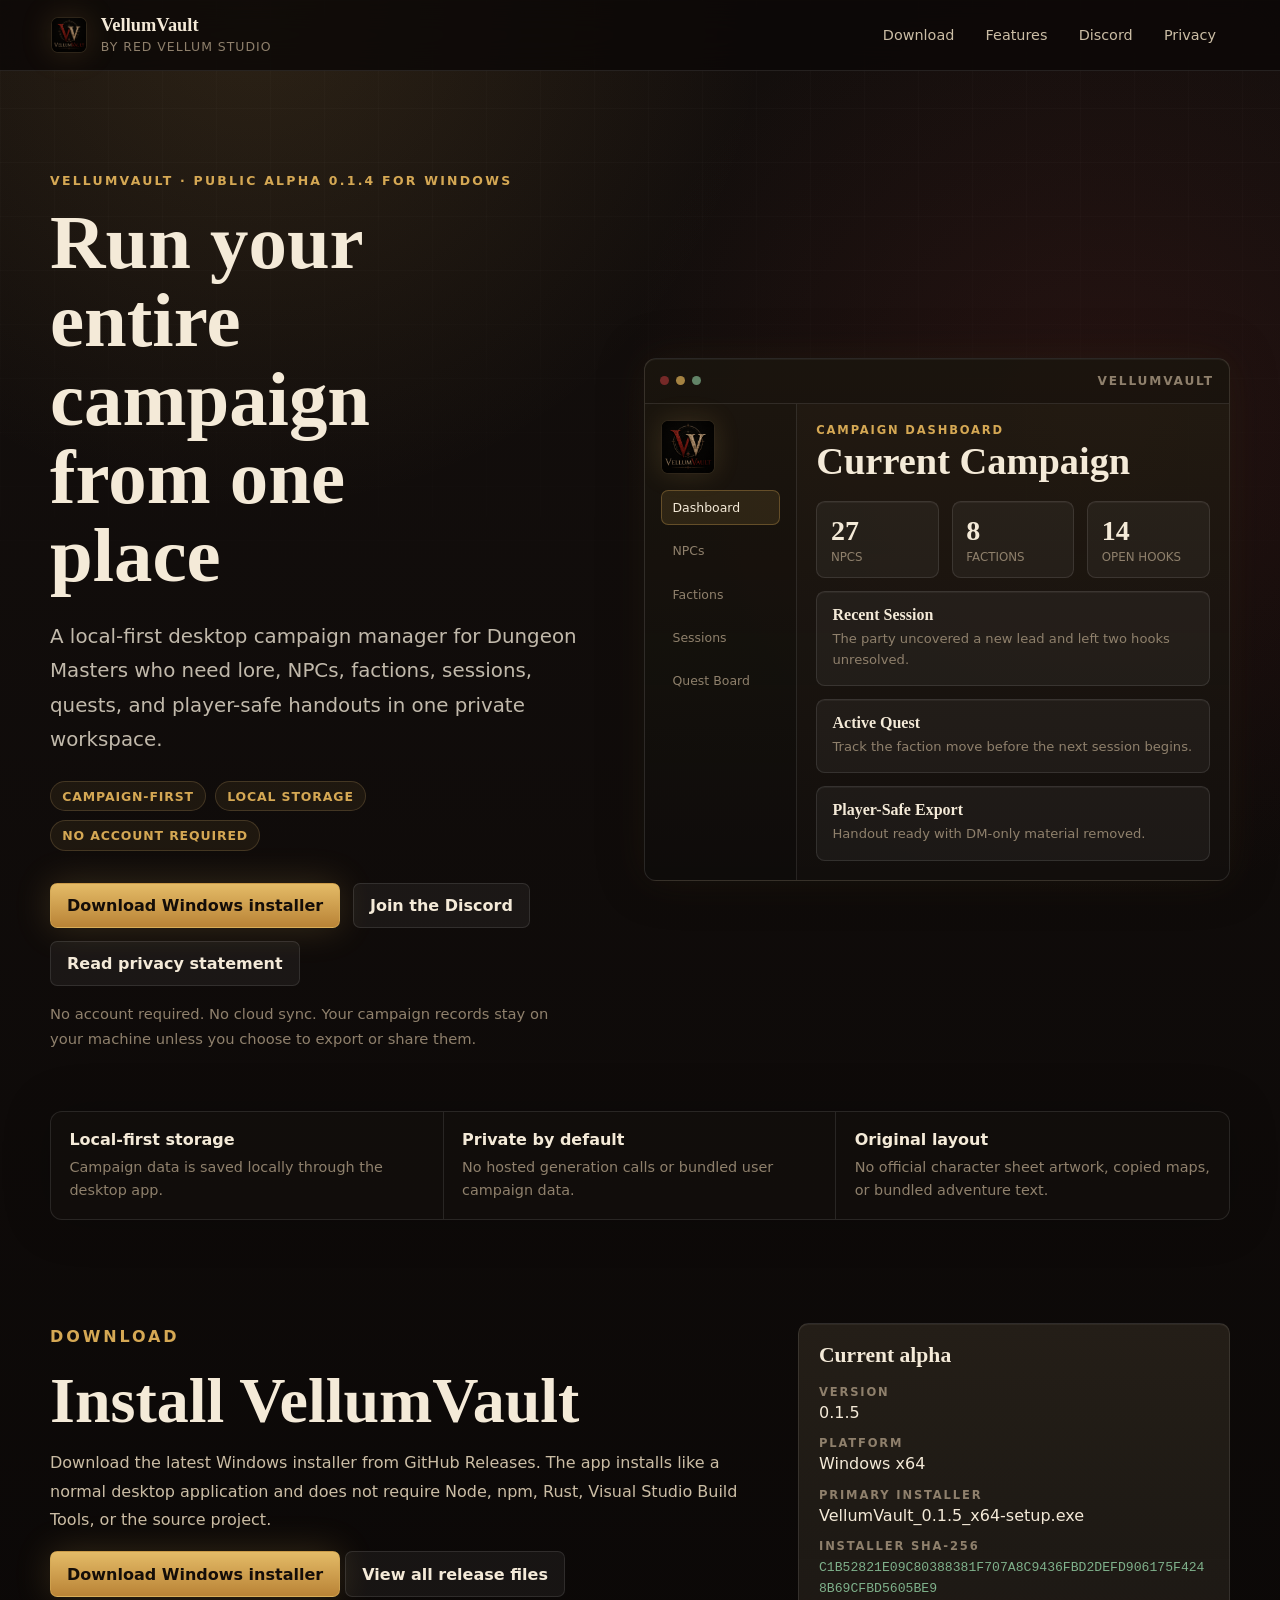
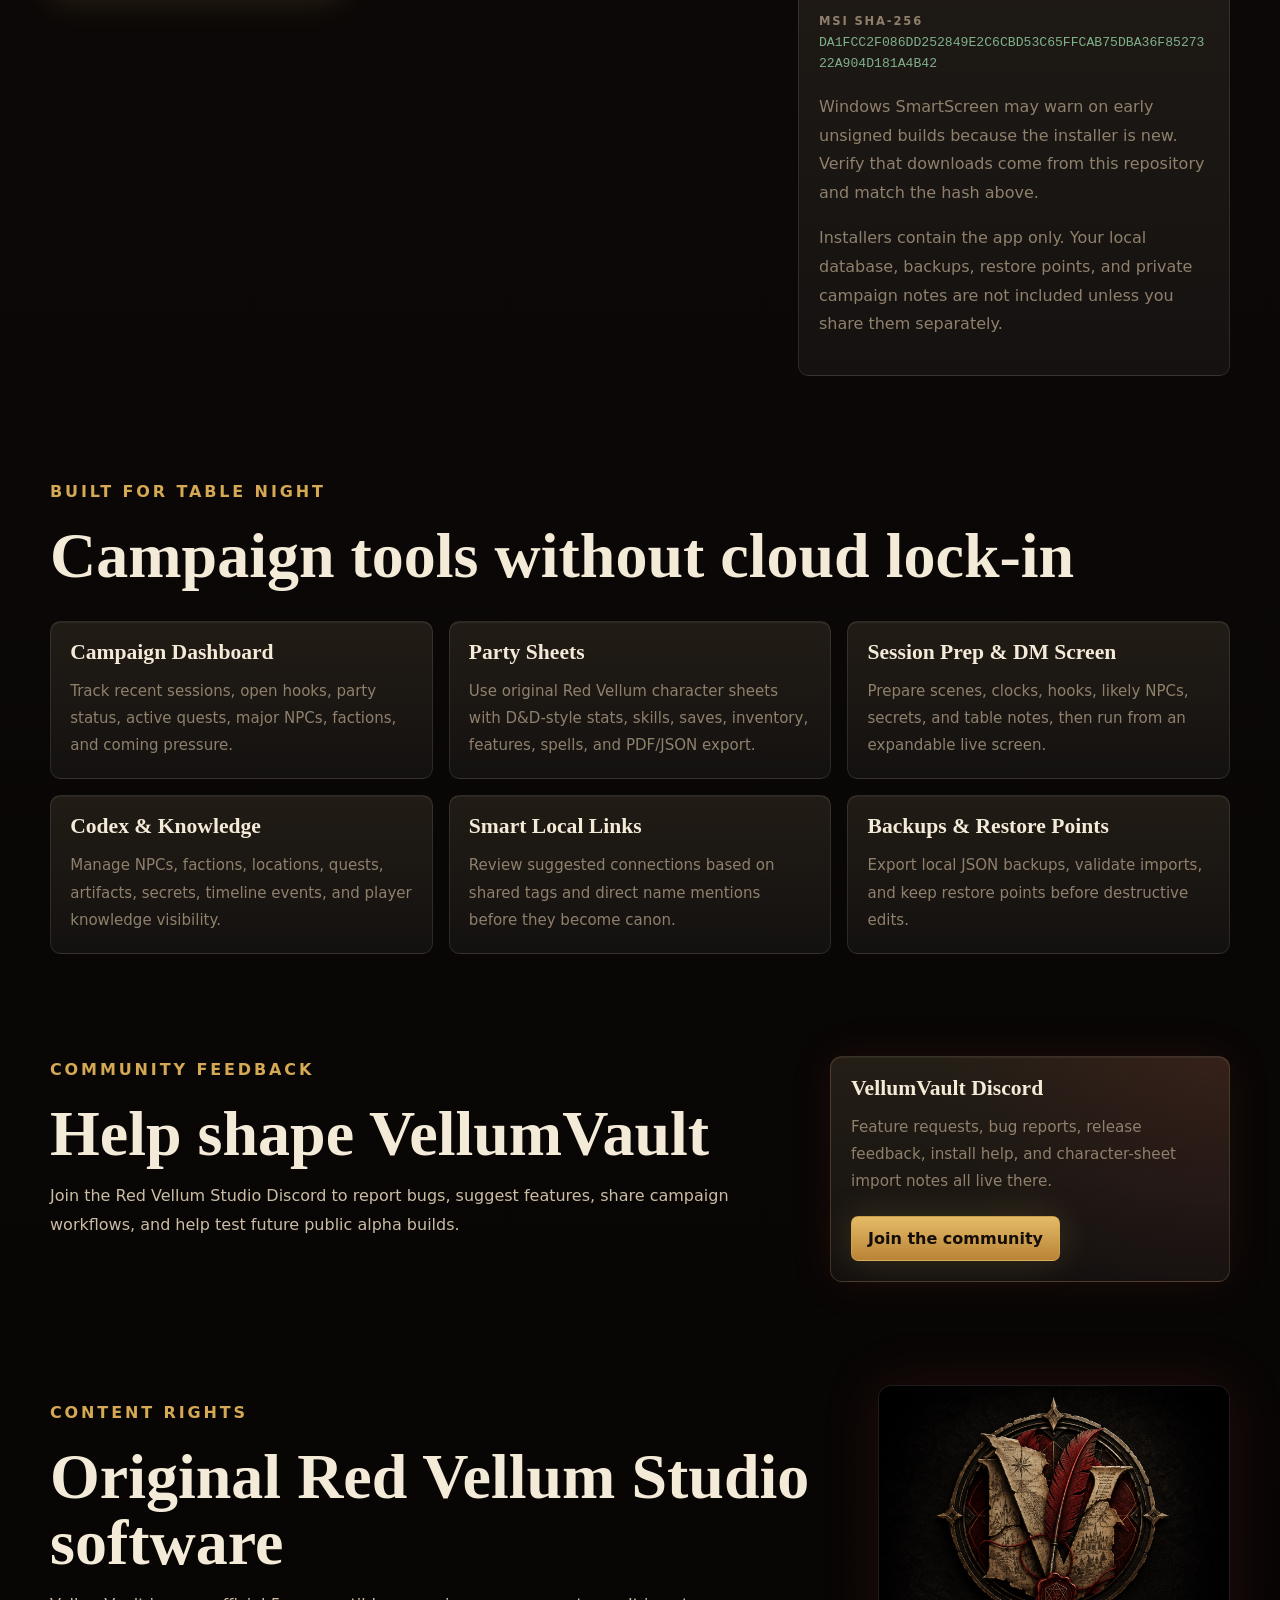
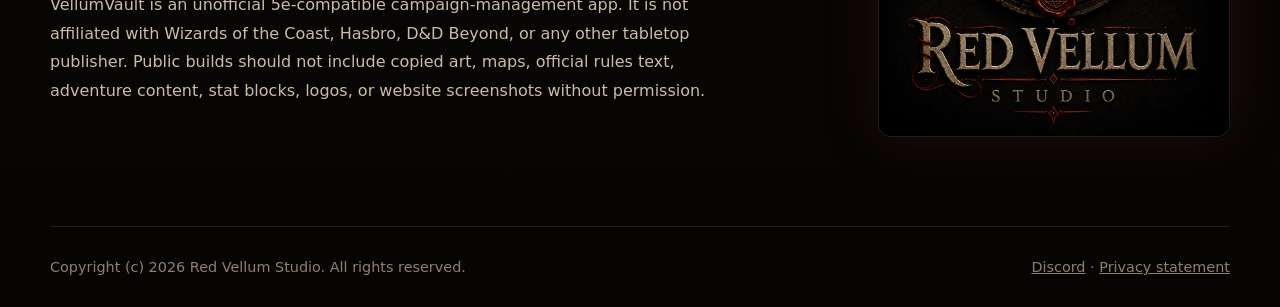
==== commit cd0a92ba: "Publish VellumVault 0.1.5 download" ====
--- a/index.html
+++ b/index.html
@@ -41,7 +41,7 @@
             <span>No account required</span>
           </div>
           <div class="actions">
-            <a class="button primary" href="https://github.com/RedVellum/RedVellum.github.io/releases/download/v0.1.4/VellumVault_0.1.4_x64-setup.exe" rel="noopener">
+            <a class="button primary" href="https://github.com/RedVellum/RedVellum.github.io/releases/download/v0.1.5/VellumVault_0.1.5_x64-setup.exe" rel="noopener">
               Download Windows installer
             </a>
             <a class="button secondary" href="https://discord.gg/tZ7nqzmux7" target="_blank" rel="noopener noreferrer">
@@ -123,10 +123,10 @@
             Download the latest Windows installer from GitHub Releases. The app installs like a normal desktop application and does not require Node,
             npm, Rust, Visual Studio Build Tools, or the source project.
           </p>
-          <a class="button primary" href="https://github.com/RedVellum/RedVellum.github.io/releases/download/v0.1.4/VellumVault_0.1.4_x64-setup.exe" rel="noopener">
+          <a class="button primary" href="https://github.com/RedVellum/RedVellum.github.io/releases/download/v0.1.5/VellumVault_0.1.5_x64-setup.exe" rel="noopener">
             Download Windows installer
           </a>
-          <a class="button secondary" href="https://github.com/RedVellum/RedVellum.github.io/releases/tag/v0.1.4" rel="noopener">
+          <a class="button secondary" href="https://github.com/RedVellum/RedVellum.github.io/releases/tag/v0.1.5" rel="noopener">
             View all release files
           </a>
         </div>
@@ -135,7 +135,7 @@
           <dl>
             <div>
               <dt>Version</dt>
-              <dd>0.1.4</dd>
+              <dd>0.1.5</dd>
             </div>
             <div>
               <dt>Platform</dt>
@@ -143,15 +143,15 @@
             </div>
             <div>
               <dt>Primary installer</dt>
-              <dd>VellumVault_0.1.4_x64-setup.exe</dd>
+              <dd>VellumVault_0.1.5_x64-setup.exe</dd>
             </div>
             <div>
               <dt>Installer SHA-256</dt>
-              <dd class="hash">C78C1C1BE39A38ECCA4AA3757B2053B3BD505BAF366219989CC5EFE2FC075686</dd>
+              <dd class="hash">C1B52821E09C80388381F707A8C9436FBD2DEFD906175F4248B69CFBD5605BE9</dd>
             </div>
             <div>
               <dt>MSI SHA-256</dt>
-              <dd class="hash">DA8492FE9312EA19215055CB986E721532A52A02DDBB39B7B69D2829C83F983F</dd>
+              <dd class="hash">DA1FCC2F086DD252849E2C6CBD53C65FFCAB75DBA36F8527322A904D181A4B42</dd>
             </div>
           </dl>
           <p class="small">
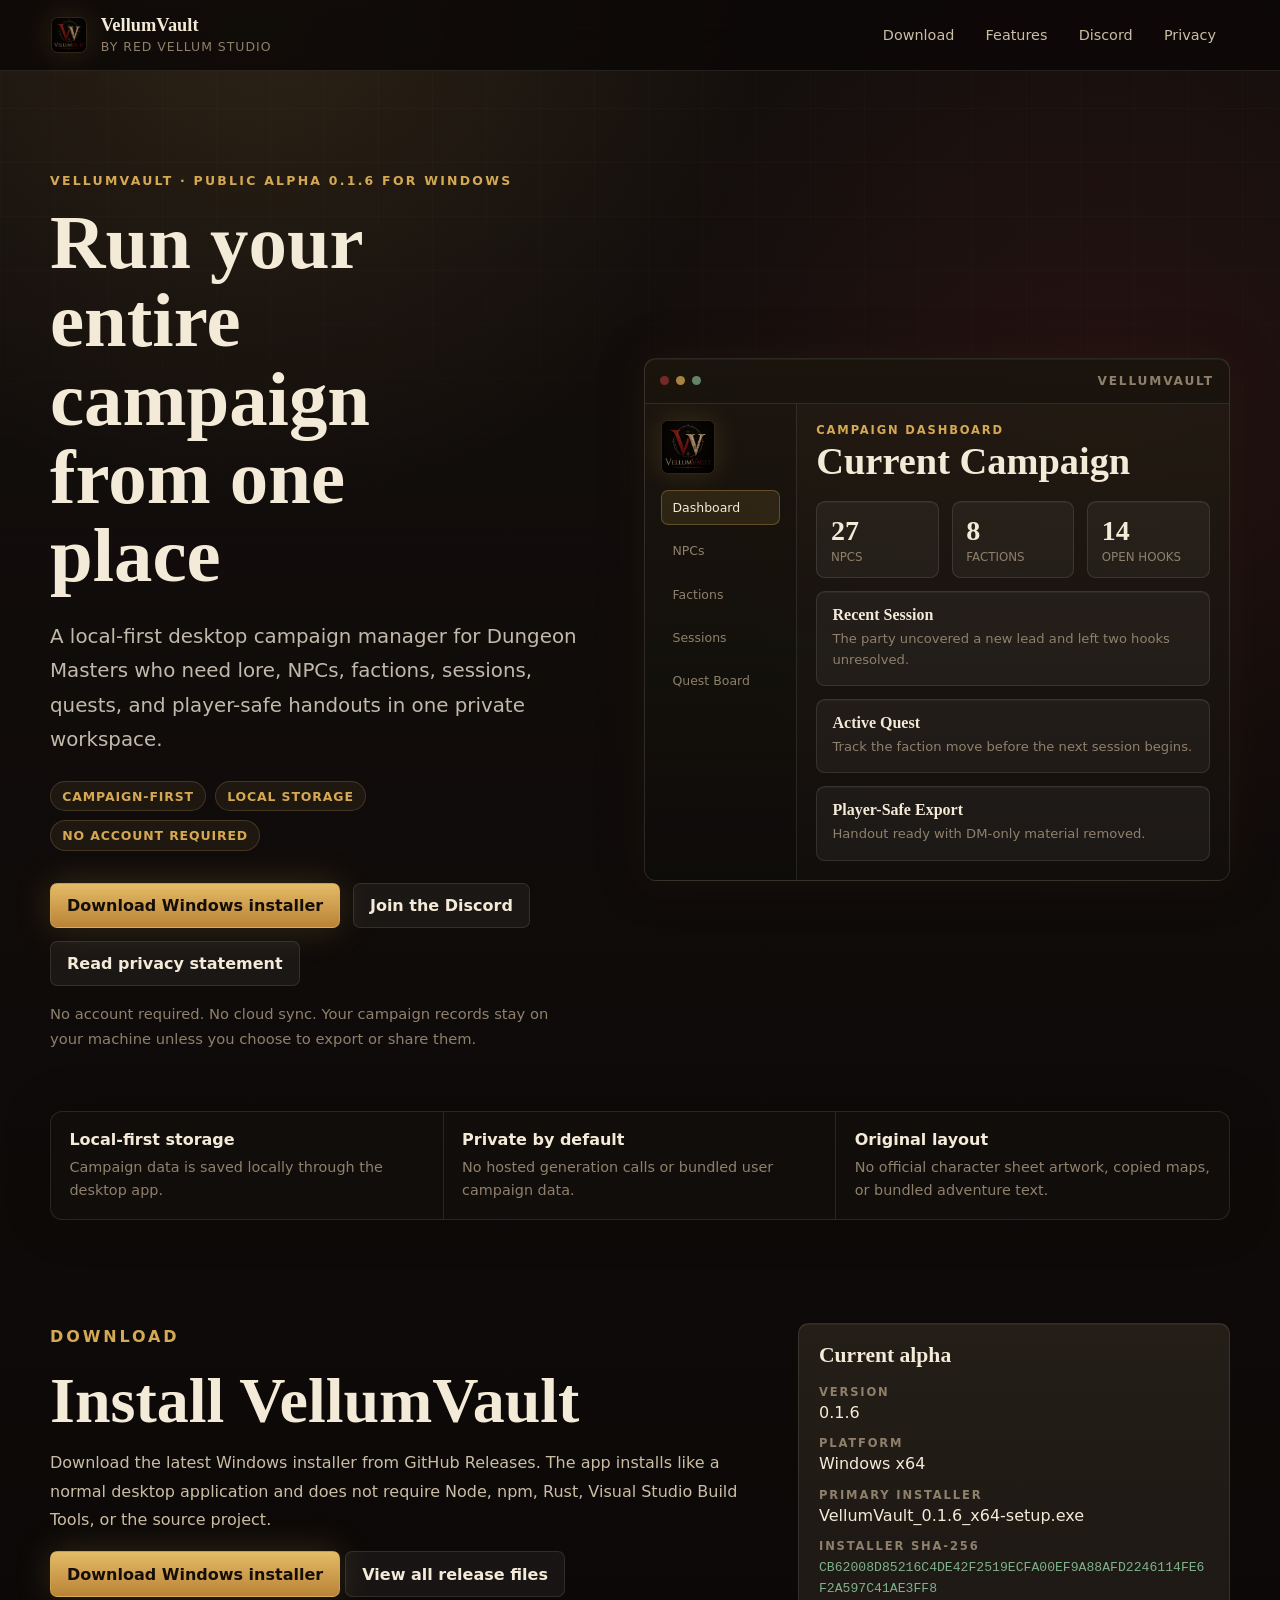
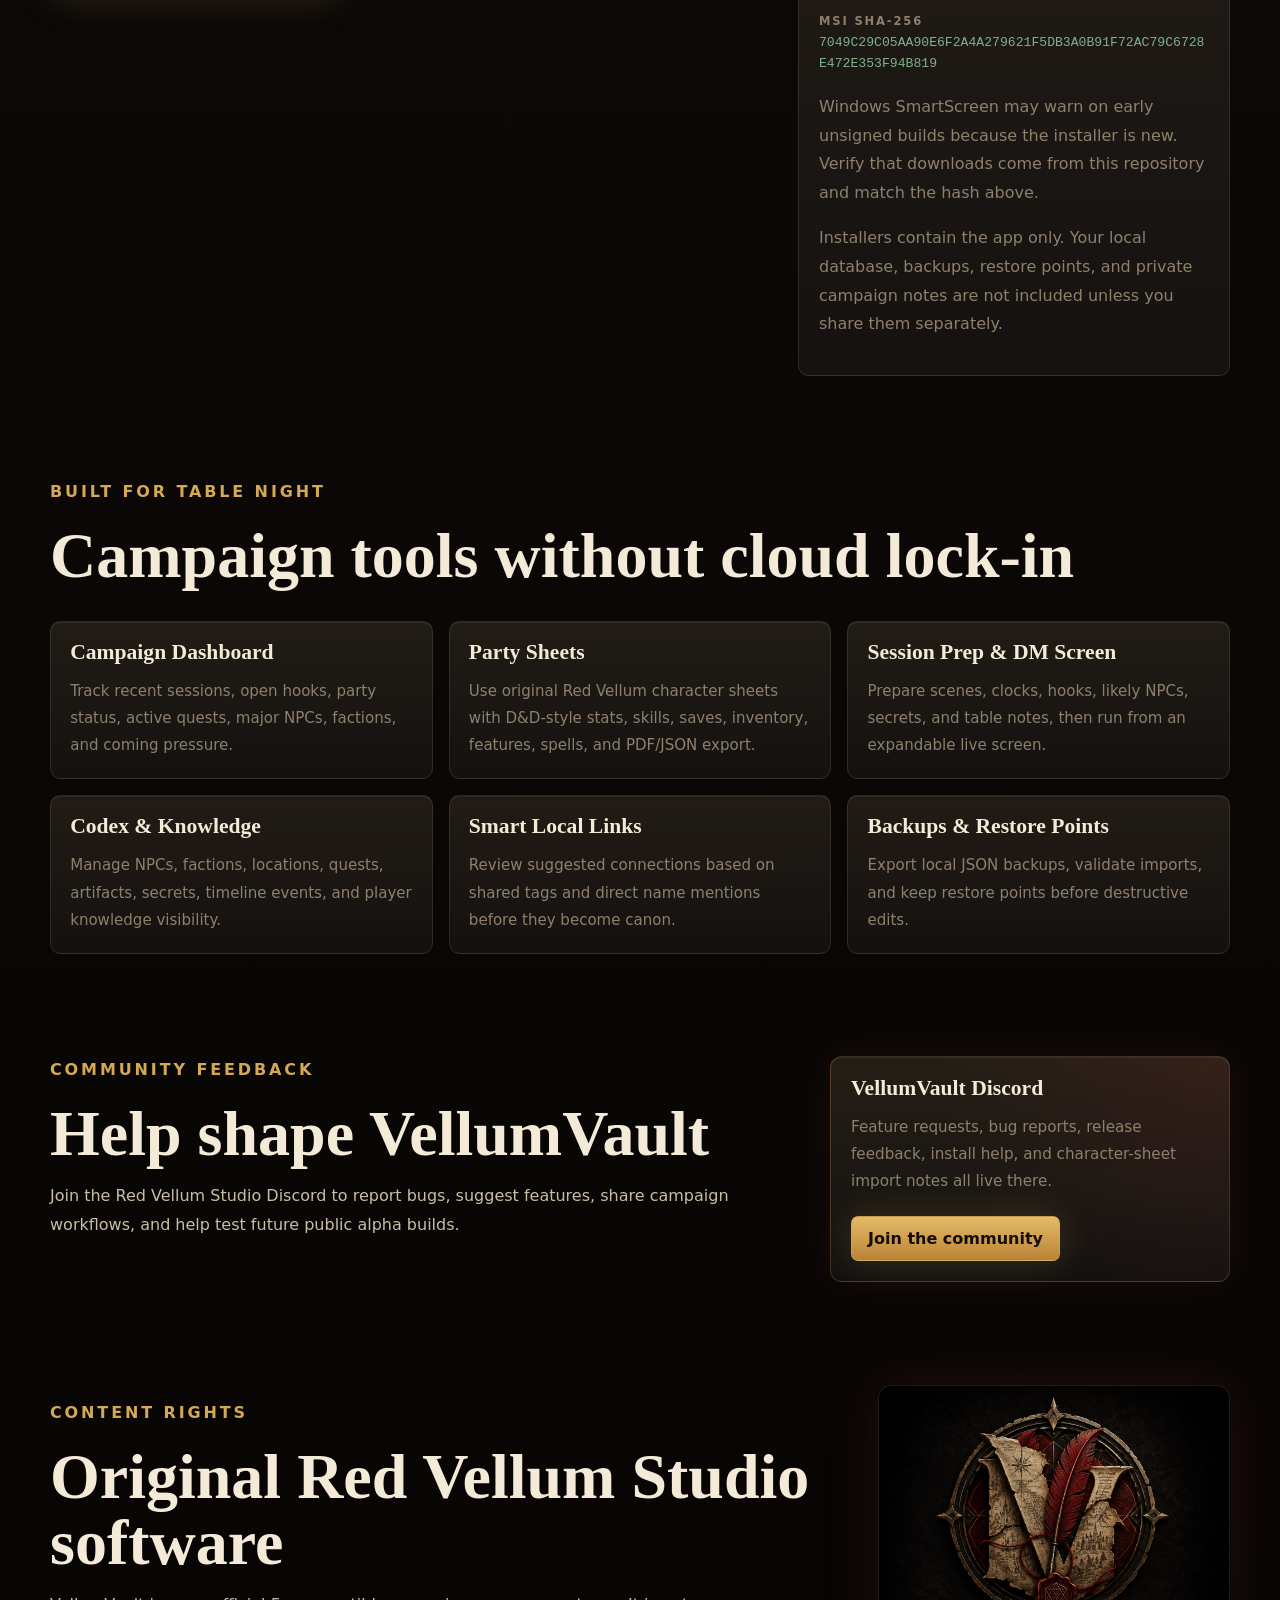
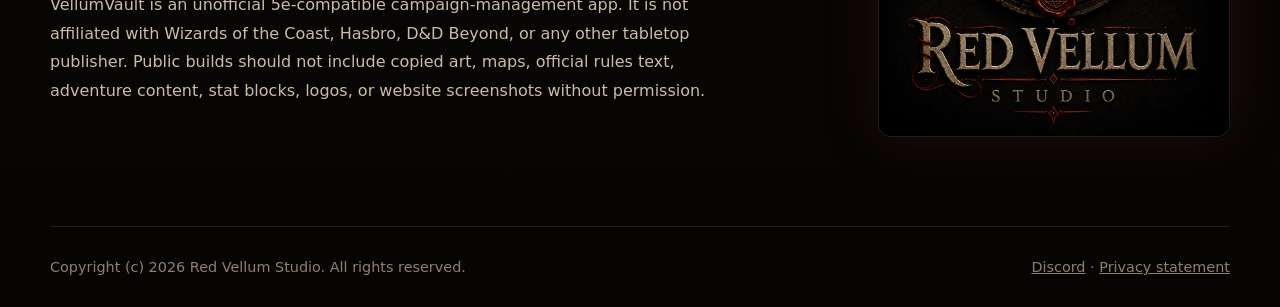
==== commit d458da05: "Publish VellumVault 0.1.6 download" ====
--- a/index.html
+++ b/index.html
@@ -30,7 +30,7 @@
     <main>
       <section class="hero">
         <div class="hero-copy">
-          <p class="eyebrow">VellumVault &middot; Public alpha 0.1.4 for Windows</p>
+          <p class="eyebrow">VellumVault &middot; Public alpha 0.1.6 for Windows</p>
           <h1>Run your entire campaign from one place</h1>
           <p class="lead">
             A local-first desktop campaign manager for Dungeon Masters who need lore, NPCs, factions, sessions, quests, and player-safe handouts in one private workspace.
@@ -41,7 +41,7 @@
             <span>No account required</span>
           </div>
           <div class="actions">
-            <a class="button primary" href="https://github.com/RedVellum/RedVellum.github.io/releases/download/v0.1.5/VellumVault_0.1.5_x64-setup.exe" rel="noopener">
+            <a class="button primary" href="https://github.com/RedVellum/RedVellum.github.io/releases/download/v0.1.6/VellumVault_0.1.6_x64-setup.exe" rel="noopener">
               Download Windows installer
             </a>
             <a class="button secondary" href="https://discord.gg/tZ7nqzmux7" target="_blank" rel="noopener noreferrer">
@@ -123,10 +123,10 @@
             Download the latest Windows installer from GitHub Releases. The app installs like a normal desktop application and does not require Node,
             npm, Rust, Visual Studio Build Tools, or the source project.
           </p>
-          <a class="button primary" href="https://github.com/RedVellum/RedVellum.github.io/releases/download/v0.1.5/VellumVault_0.1.5_x64-setup.exe" rel="noopener">
+          <a class="button primary" href="https://github.com/RedVellum/RedVellum.github.io/releases/download/v0.1.6/VellumVault_0.1.6_x64-setup.exe" rel="noopener">
             Download Windows installer
           </a>
-          <a class="button secondary" href="https://github.com/RedVellum/RedVellum.github.io/releases/tag/v0.1.5" rel="noopener">
+          <a class="button secondary" href="https://github.com/RedVellum/RedVellum.github.io/releases/tag/v0.1.6" rel="noopener">
             View all release files
           </a>
         </div>
@@ -135,7 +135,7 @@
           <dl>
             <div>
               <dt>Version</dt>
-              <dd>0.1.5</dd>
+              <dd>0.1.6</dd>
             </div>
             <div>
               <dt>Platform</dt>
@@ -143,15 +143,15 @@
             </div>
             <div>
               <dt>Primary installer</dt>
-              <dd>VellumVault_0.1.5_x64-setup.exe</dd>
+              <dd>VellumVault_0.1.6_x64-setup.exe</dd>
             </div>
             <div>
               <dt>Installer SHA-256</dt>
-              <dd class="hash">C1B52821E09C80388381F707A8C9436FBD2DEFD906175F4248B69CFBD5605BE9</dd>
+              <dd class="hash">CB62008D85216C4DE42F2519ECFA00EF9A88AFD2246114FE6F2A597C41AE3FF8</dd>
             </div>
             <div>
               <dt>MSI SHA-256</dt>
-              <dd class="hash">DA1FCC2F086DD252849E2C6CBD53C65FFCAB75DBA36F8527322A904D181A4B42</dd>
+              <dd class="hash">7049C29C05AA90E6F2A4A279621F5DB3A0B91F72AC79C6728E472E353F94B819</dd>
             </div>
           </dl>
           <p class="small">
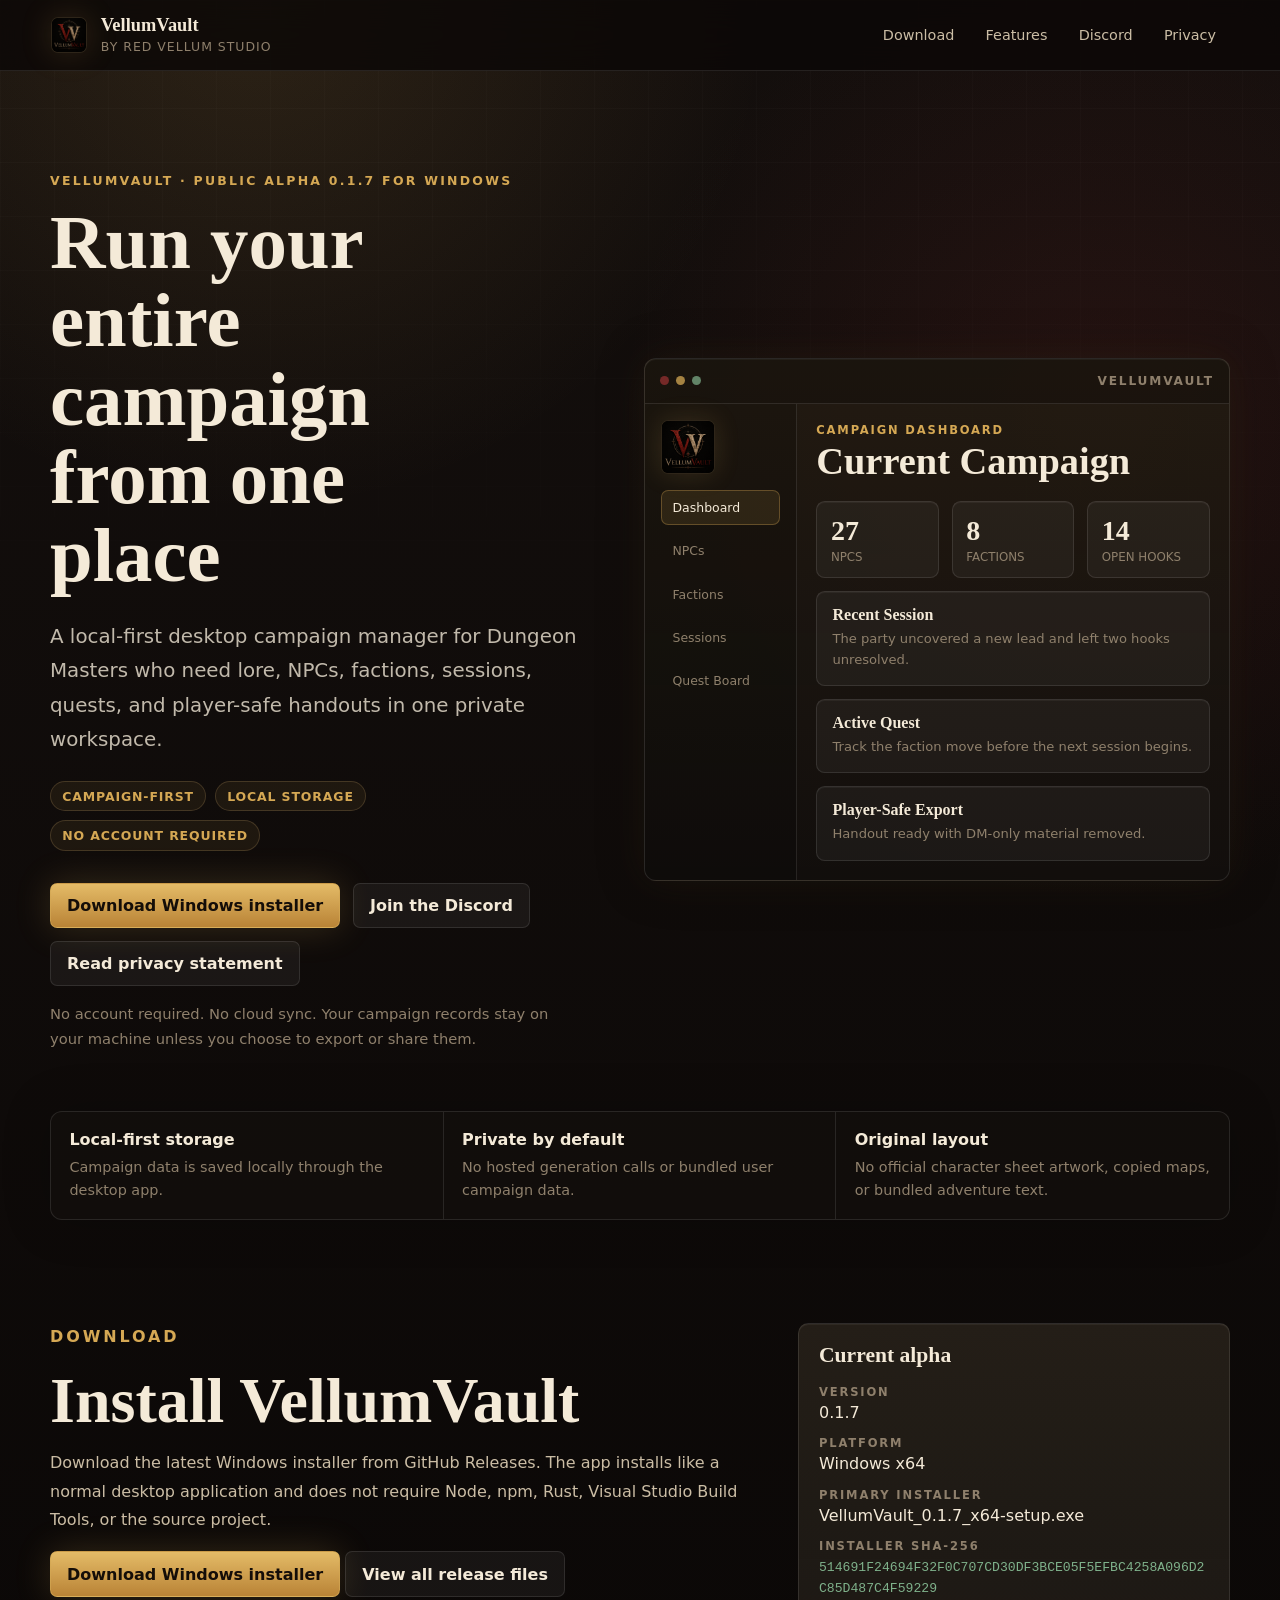
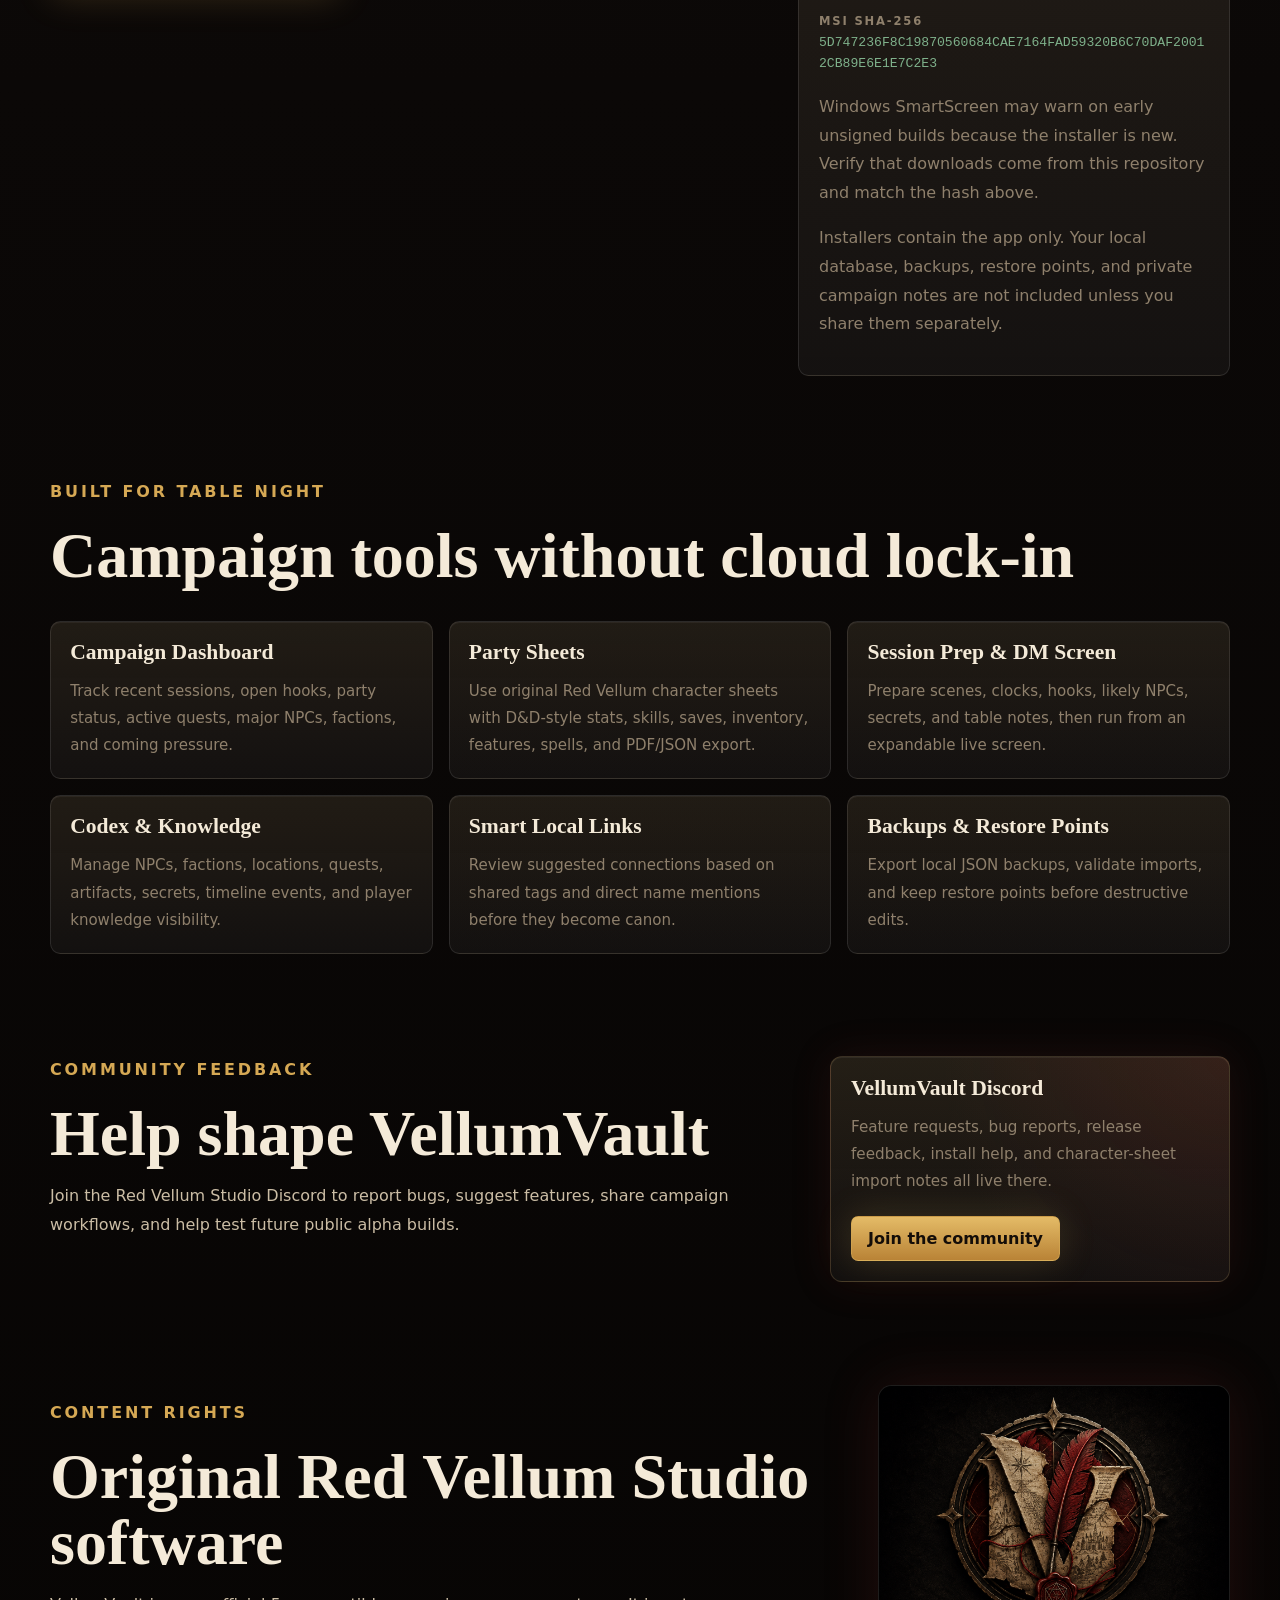
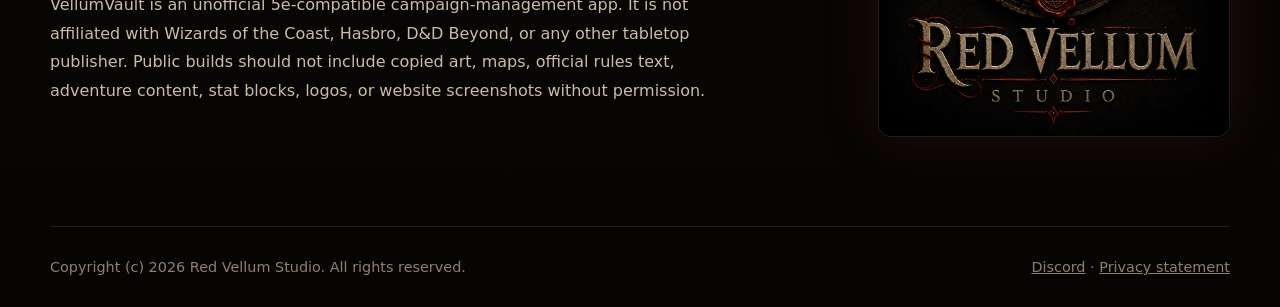
==== commit 7c5a9f96: "Publish VellumVault 0.1.7 download page" ====
--- a/index.html
+++ b/index.html
@@ -30,7 +30,7 @@
     <main>
       <section class="hero">
         <div class="hero-copy">
-          <p class="eyebrow">VellumVault &middot; Public alpha 0.1.6 for Windows</p>
+          <p class="eyebrow">VellumVault &middot; Public alpha 0.1.7 for Windows</p>
           <h1>Run your entire campaign from one place</h1>
           <p class="lead">
             A local-first desktop campaign manager for Dungeon Masters who need lore, NPCs, factions, sessions, quests, and player-safe handouts in one private workspace.
@@ -41,7 +41,7 @@
             <span>No account required</span>
           </div>
           <div class="actions">
-            <a class="button primary" href="https://github.com/RedVellum/RedVellum.github.io/releases/download/v0.1.6/VellumVault_0.1.6_x64-setup.exe" rel="noopener">
+            <a class="button primary" href="https://github.com/RedVellum/RedVellum.github.io/releases/download/v0.1.7/VellumVault_0.1.7_x64-setup.exe" rel="noopener">
               Download Windows installer
             </a>
             <a class="button secondary" href="https://discord.gg/tZ7nqzmux7" target="_blank" rel="noopener noreferrer">
@@ -123,10 +123,10 @@
             Download the latest Windows installer from GitHub Releases. The app installs like a normal desktop application and does not require Node,
             npm, Rust, Visual Studio Build Tools, or the source project.
           </p>
-          <a class="button primary" href="https://github.com/RedVellum/RedVellum.github.io/releases/download/v0.1.6/VellumVault_0.1.6_x64-setup.exe" rel="noopener">
+          <a class="button primary" href="https://github.com/RedVellum/RedVellum.github.io/releases/download/v0.1.7/VellumVault_0.1.7_x64-setup.exe" rel="noopener">
             Download Windows installer
           </a>
-          <a class="button secondary" href="https://github.com/RedVellum/RedVellum.github.io/releases/tag/v0.1.6" rel="noopener">
+          <a class="button secondary" href="https://github.com/RedVellum/RedVellum.github.io/releases/tag/v0.1.7" rel="noopener">
             View all release files
           </a>
         </div>
@@ -135,7 +135,7 @@
           <dl>
             <div>
               <dt>Version</dt>
-              <dd>0.1.6</dd>
+              <dd>0.1.7</dd>
             </div>
             <div>
               <dt>Platform</dt>
@@ -143,15 +143,15 @@
             </div>
             <div>
               <dt>Primary installer</dt>
-              <dd>VellumVault_0.1.6_x64-setup.exe</dd>
+              <dd>VellumVault_0.1.7_x64-setup.exe</dd>
             </div>
             <div>
               <dt>Installer SHA-256</dt>
-              <dd class="hash">CB62008D85216C4DE42F2519ECFA00EF9A88AFD2246114FE6F2A597C41AE3FF8</dd>
+              <dd class="hash">514691F24694F32F0C707CD30DF3BCE05F5EFBC4258A096D2C85D487C4F59229</dd>
             </div>
             <div>
               <dt>MSI SHA-256</dt>
-              <dd class="hash">7049C29C05AA90E6F2A4A279621F5DB3A0B91F72AC79C6728E472E353F94B819</dd>
+              <dd class="hash">5D747236F8C19870560684CAE7164FAD59320B6C70DAF20012CB89E6E1E7C2E3</dd>
             </div>
           </dl>
           <p class="small">
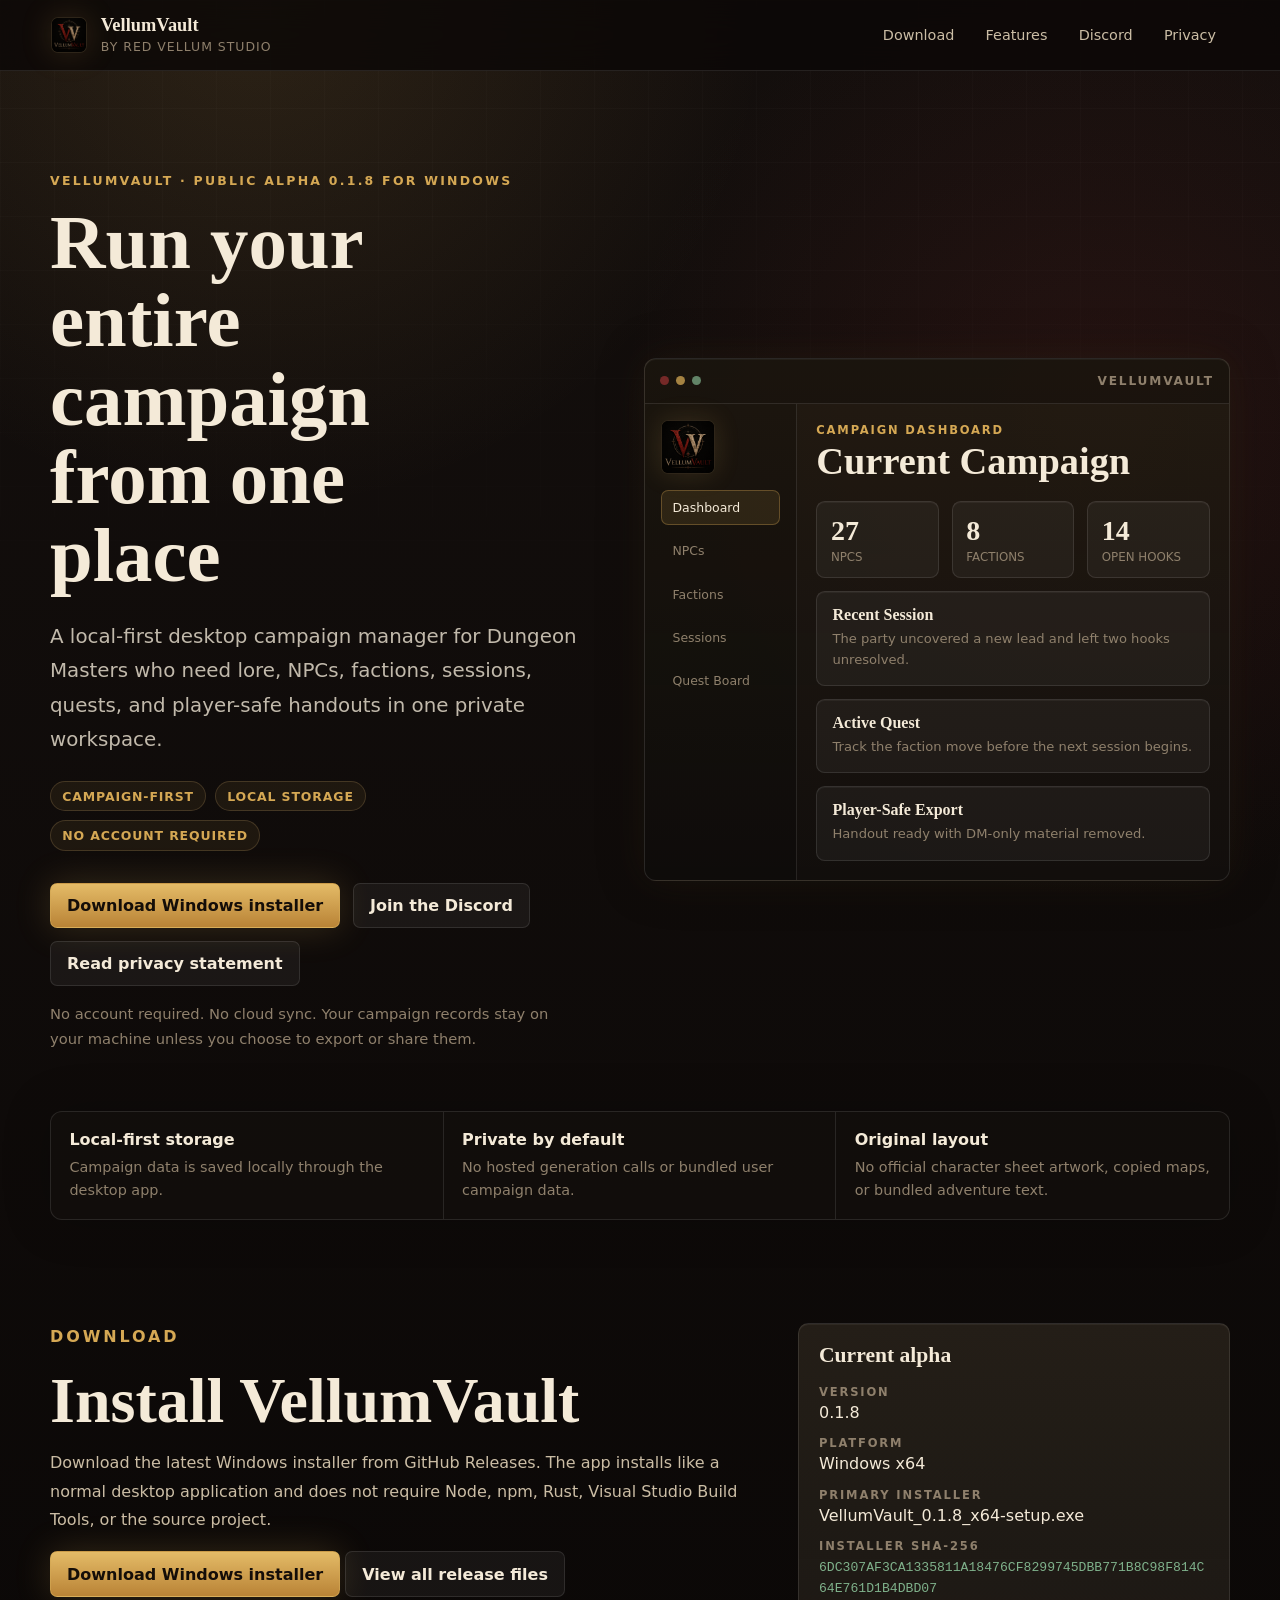
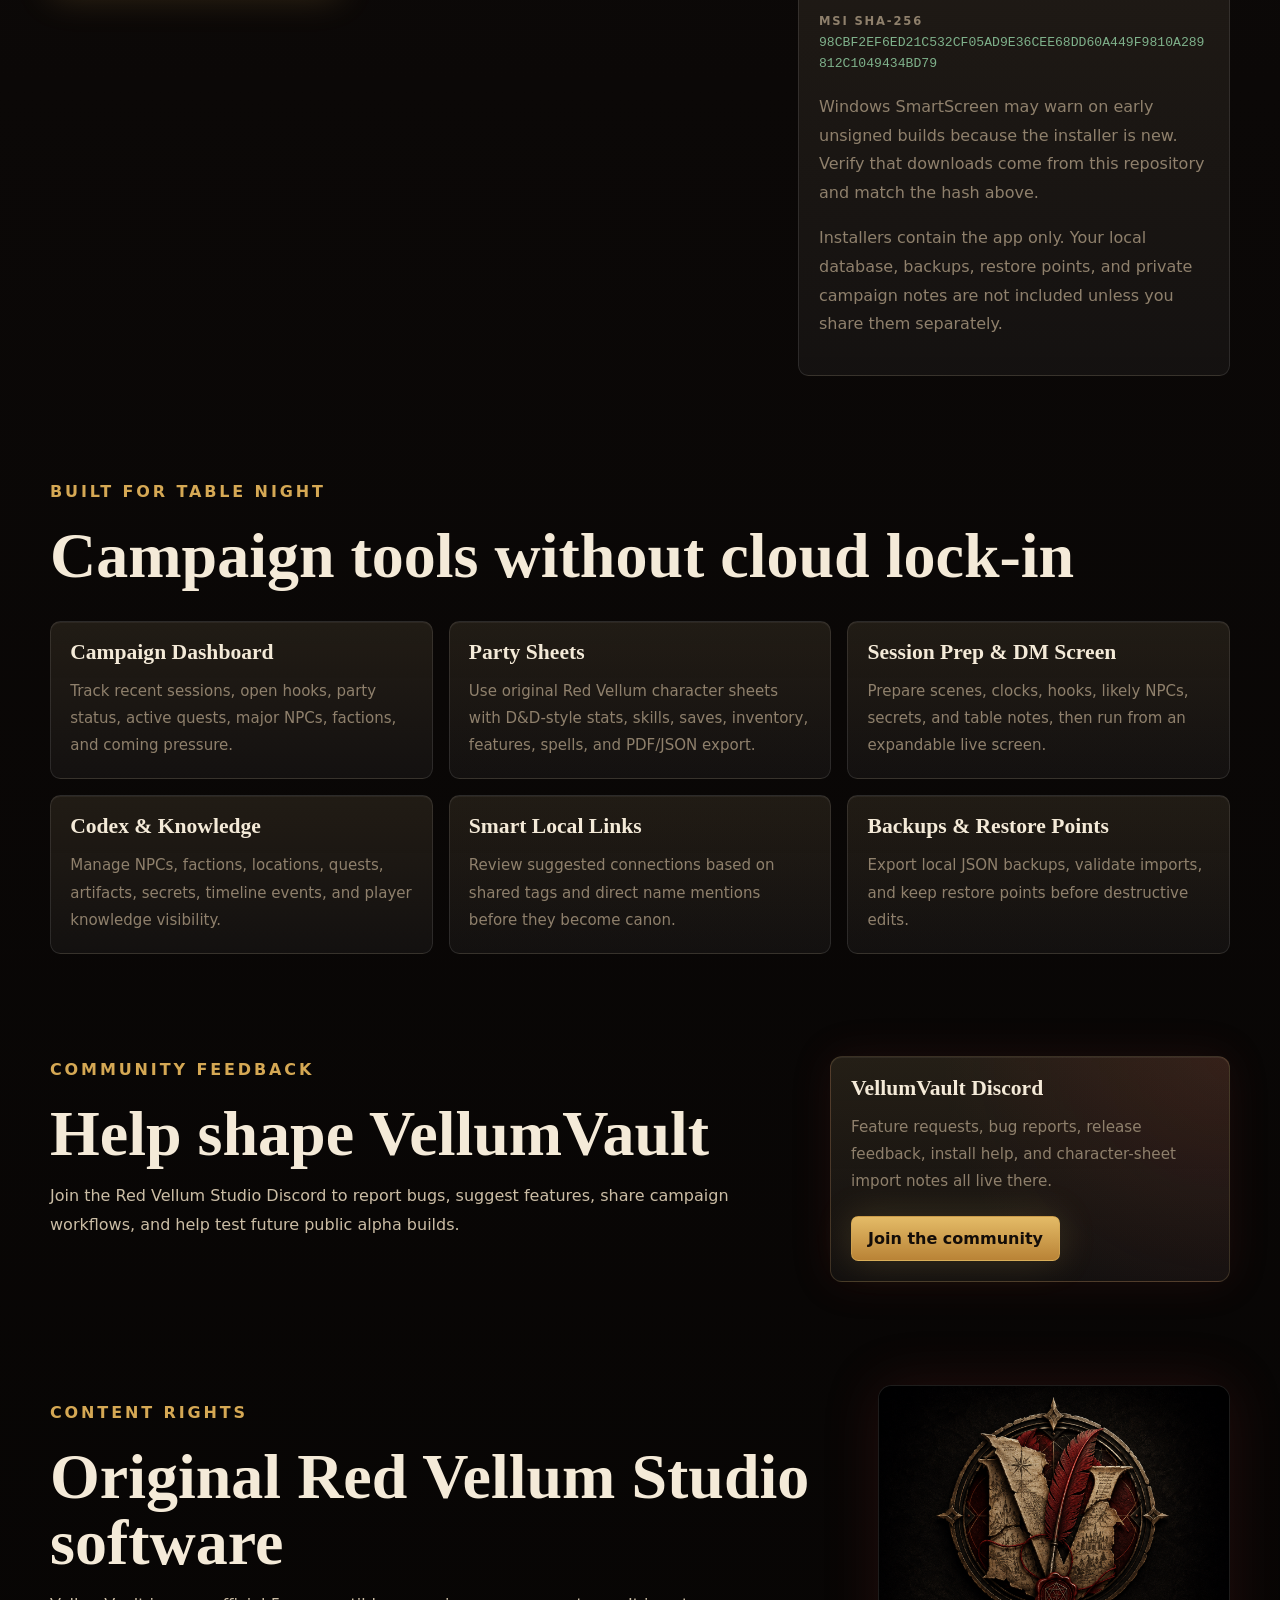
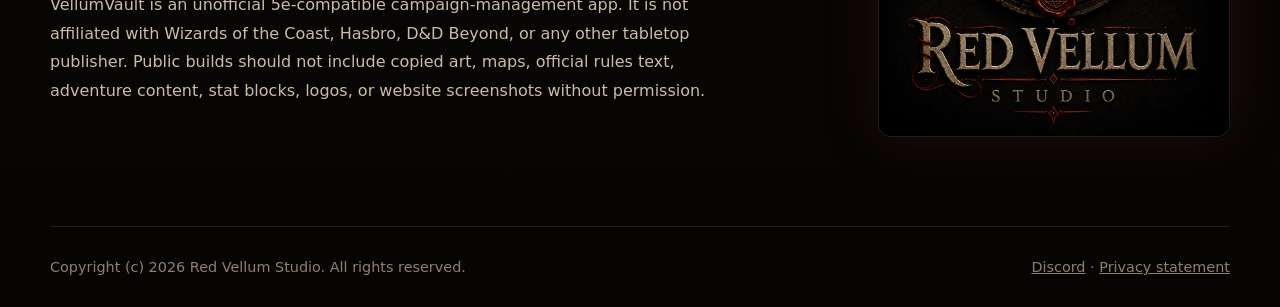
==== commit 396240bb: "Publish VellumVault 0.1.8 download page" ====
--- a/index.html
+++ b/index.html
@@ -30,7 +30,7 @@
     <main>
       <section class="hero">
         <div class="hero-copy">
-          <p class="eyebrow">VellumVault &middot; Public alpha 0.1.7 for Windows</p>
+          <p class="eyebrow">VellumVault &middot; Public alpha 0.1.8 for Windows</p>
           <h1>Run your entire campaign from one place</h1>
           <p class="lead">
             A local-first desktop campaign manager for Dungeon Masters who need lore, NPCs, factions, sessions, quests, and player-safe handouts in one private workspace.
@@ -41,7 +41,7 @@
             <span>No account required</span>
           </div>
           <div class="actions">
-            <a class="button primary" href="https://github.com/RedVellum/RedVellum.github.io/releases/download/v0.1.7/VellumVault_0.1.7_x64-setup.exe" rel="noopener">
+            <a class="button primary" href="https://github.com/RedVellum/RedVellum.github.io/releases/download/v0.1.8/VellumVault_0.1.8_x64-setup.exe" rel="noopener">
               Download Windows installer
             </a>
             <a class="button secondary" href="https://discord.gg/tZ7nqzmux7" target="_blank" rel="noopener noreferrer">
@@ -123,10 +123,10 @@
             Download the latest Windows installer from GitHub Releases. The app installs like a normal desktop application and does not require Node,
             npm, Rust, Visual Studio Build Tools, or the source project.
           </p>
-          <a class="button primary" href="https://github.com/RedVellum/RedVellum.github.io/releases/download/v0.1.7/VellumVault_0.1.7_x64-setup.exe" rel="noopener">
+          <a class="button primary" href="https://github.com/RedVellum/RedVellum.github.io/releases/download/v0.1.8/VellumVault_0.1.8_x64-setup.exe" rel="noopener">
             Download Windows installer
           </a>
-          <a class="button secondary" href="https://github.com/RedVellum/RedVellum.github.io/releases/tag/v0.1.7" rel="noopener">
+          <a class="button secondary" href="https://github.com/RedVellum/RedVellum.github.io/releases/tag/v0.1.8" rel="noopener">
             View all release files
           </a>
         </div>
@@ -135,7 +135,7 @@
           <dl>
             <div>
               <dt>Version</dt>
-              <dd>0.1.7</dd>
+              <dd>0.1.8</dd>
             </div>
             <div>
               <dt>Platform</dt>
@@ -143,15 +143,15 @@
             </div>
             <div>
               <dt>Primary installer</dt>
-              <dd>VellumVault_0.1.7_x64-setup.exe</dd>
+              <dd>VellumVault_0.1.8_x64-setup.exe</dd>
             </div>
             <div>
               <dt>Installer SHA-256</dt>
-              <dd class="hash">514691F24694F32F0C707CD30DF3BCE05F5EFBC4258A096D2C85D487C4F59229</dd>
+              <dd class="hash">6DC307AF3CA1335811A18476CF8299745DBB771B8C98F814C64E761D1B4DBD07</dd>
             </div>
             <div>
               <dt>MSI SHA-256</dt>
-              <dd class="hash">5D747236F8C19870560684CAE7164FAD59320B6C70DAF20012CB89E6E1E7C2E3</dd>
+              <dd class="hash">98CBF2EF6ED21C532CF05AD9E36CEE68DD60A449F9810A289812C1049434BD79</dd>
             </div>
           </dl>
           <p class="small">
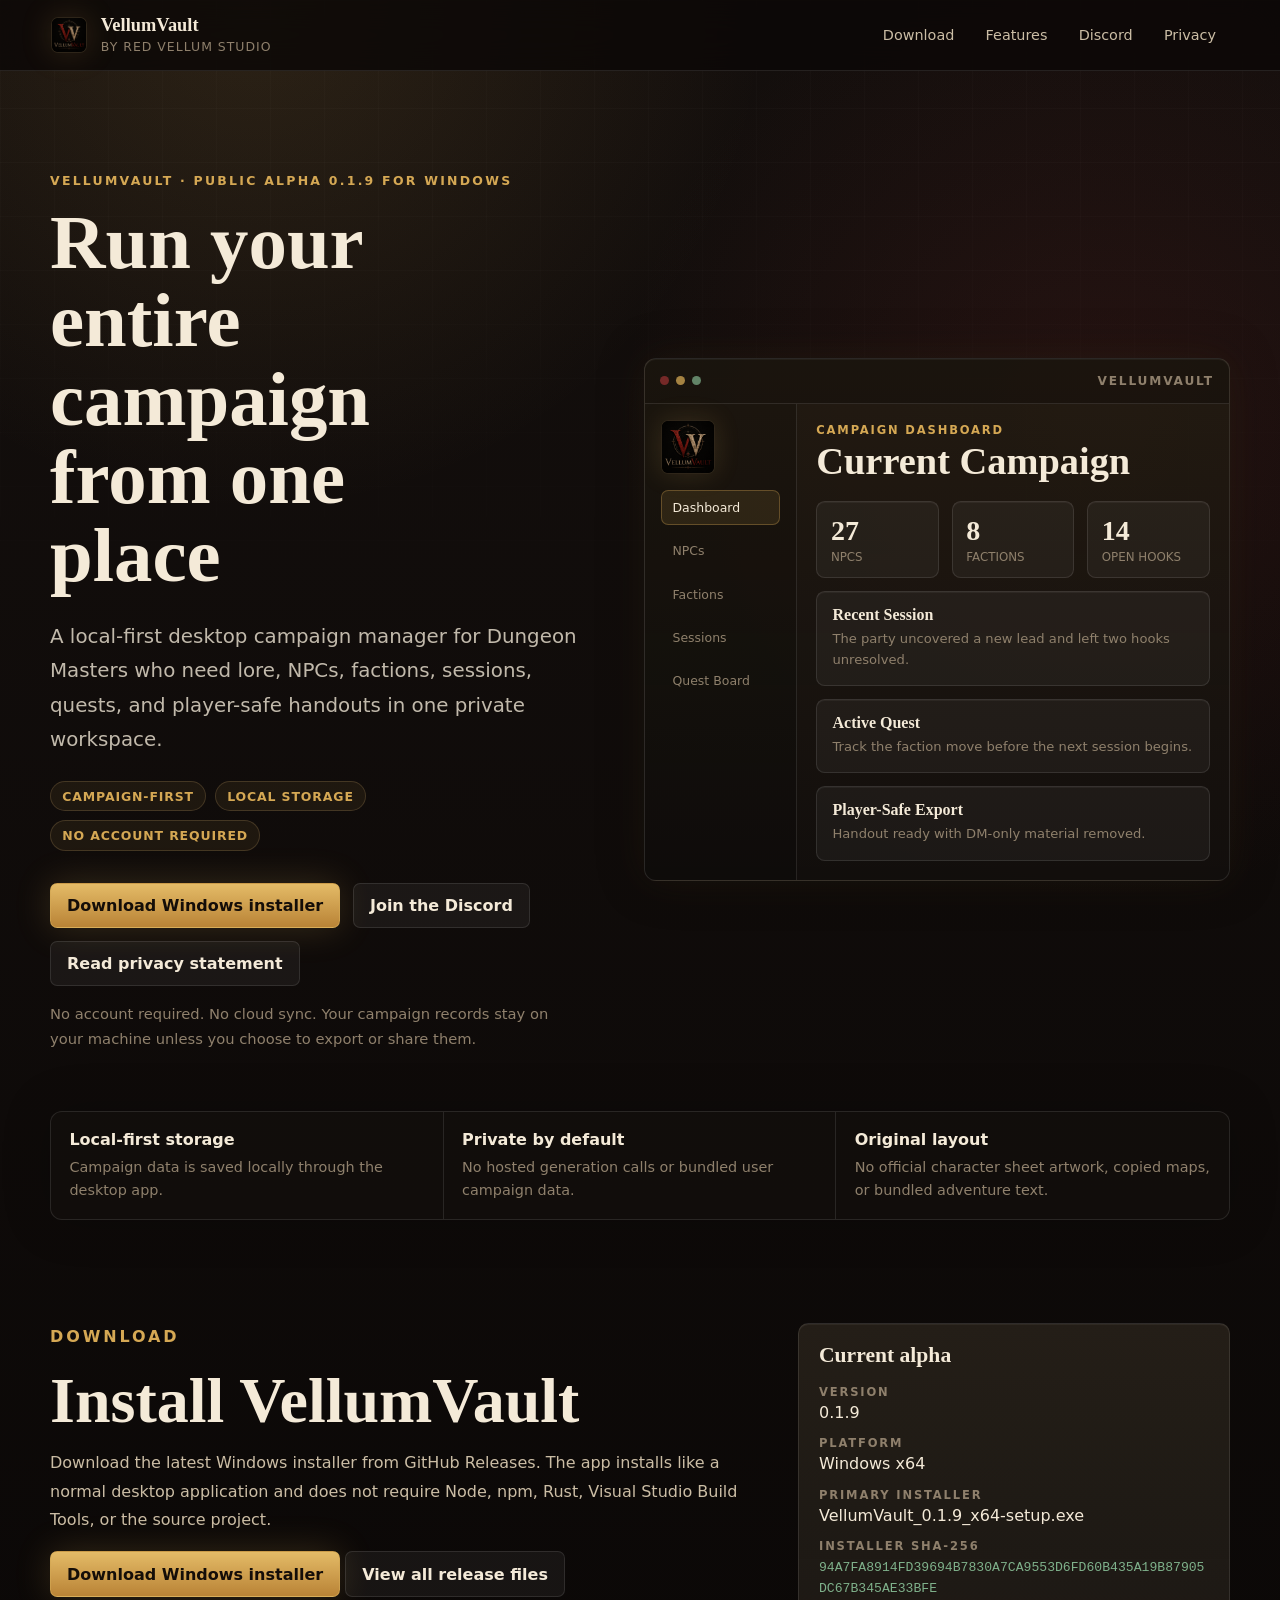
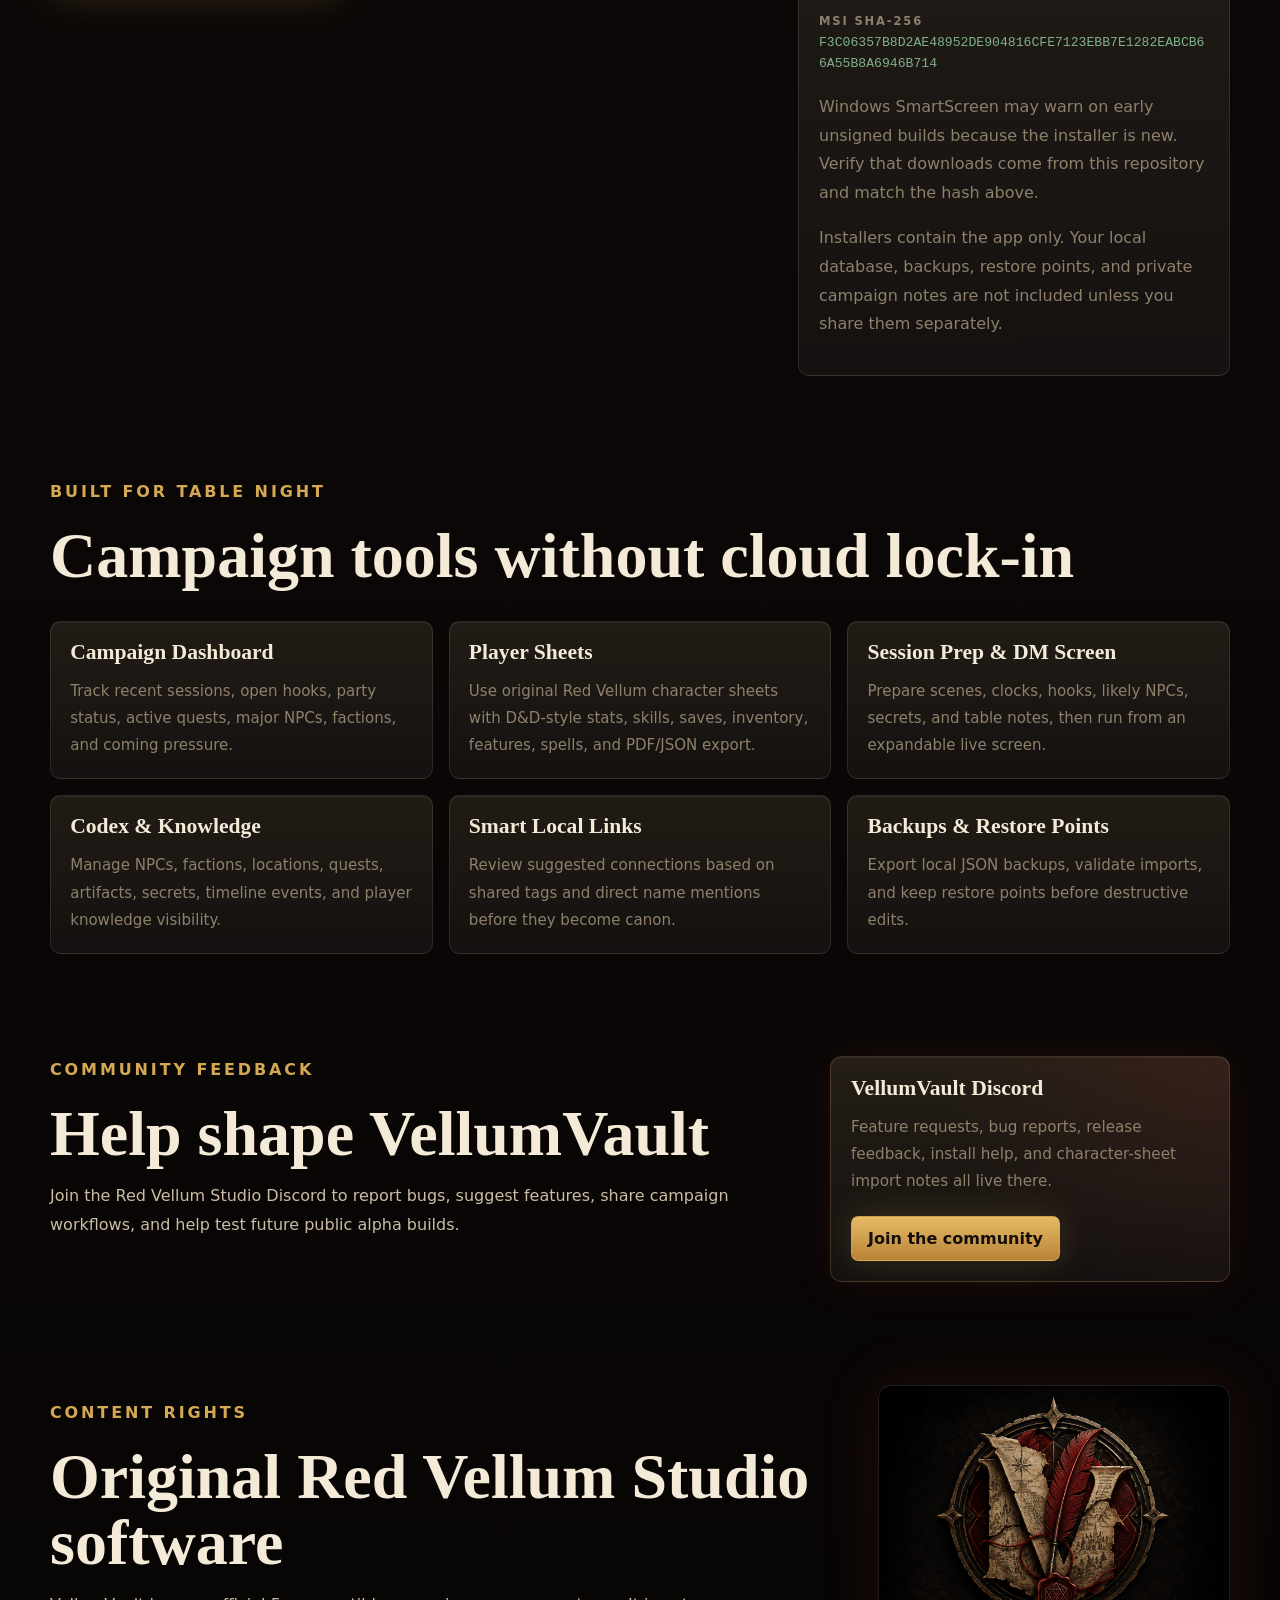
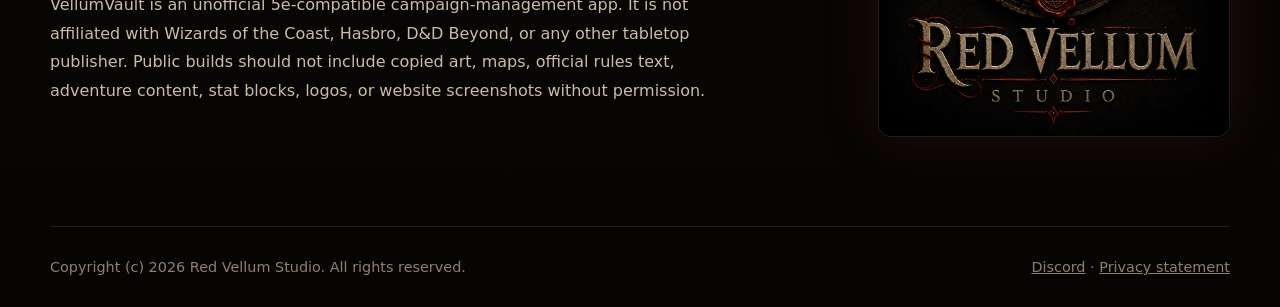
==== commit 899cb83e: "Publish VellumVault 0.1.9 download page" ====
--- a/index.html
+++ b/index.html
@@ -30,7 +30,7 @@
     <main>
       <section class="hero">
         <div class="hero-copy">
-          <p class="eyebrow">VellumVault &middot; Public alpha 0.1.8 for Windows</p>
+          <p class="eyebrow">VellumVault &middot; Public alpha 0.1.9 for Windows</p>
           <h1>Run your entire campaign from one place</h1>
           <p class="lead">
             A local-first desktop campaign manager for Dungeon Masters who need lore, NPCs, factions, sessions, quests, and player-safe handouts in one private workspace.
@@ -41,7 +41,7 @@
             <span>No account required</span>
           </div>
           <div class="actions">
-            <a class="button primary" href="https://github.com/RedVellum/RedVellum.github.io/releases/download/v0.1.8/VellumVault_0.1.8_x64-setup.exe" rel="noopener">
+            <a class="button primary" href="https://github.com/RedVellum/RedVellum.github.io/releases/download/v0.1.9/VellumVault_0.1.9_x64-setup.exe" rel="noopener">
               Download Windows installer
             </a>
             <a class="button secondary" href="https://discord.gg/tZ7nqzmux7" target="_blank" rel="noopener noreferrer">
@@ -123,10 +123,10 @@
             Download the latest Windows installer from GitHub Releases. The app installs like a normal desktop application and does not require Node,
             npm, Rust, Visual Studio Build Tools, or the source project.
           </p>
-          <a class="button primary" href="https://github.com/RedVellum/RedVellum.github.io/releases/download/v0.1.8/VellumVault_0.1.8_x64-setup.exe" rel="noopener">
+          <a class="button primary" href="https://github.com/RedVellum/RedVellum.github.io/releases/download/v0.1.9/VellumVault_0.1.9_x64-setup.exe" rel="noopener">
             Download Windows installer
           </a>
-          <a class="button secondary" href="https://github.com/RedVellum/RedVellum.github.io/releases/tag/v0.1.8" rel="noopener">
+          <a class="button secondary" href="https://github.com/RedVellum/RedVellum.github.io/releases/tag/v0.1.9" rel="noopener">
             View all release files
           </a>
         </div>
@@ -135,7 +135,7 @@
           <dl>
             <div>
               <dt>Version</dt>
-              <dd>0.1.8</dd>
+              <dd>0.1.9</dd>
             </div>
             <div>
               <dt>Platform</dt>
@@ -143,15 +143,15 @@
             </div>
             <div>
               <dt>Primary installer</dt>
-              <dd>VellumVault_0.1.8_x64-setup.exe</dd>
+              <dd>VellumVault_0.1.9_x64-setup.exe</dd>
             </div>
             <div>
               <dt>Installer SHA-256</dt>
-              <dd class="hash">6DC307AF3CA1335811A18476CF8299745DBB771B8C98F814C64E761D1B4DBD07</dd>
+              <dd class="hash">94A7FA8914FD39694B7830A7CA9553D6FD60B435A19B87905DC67B345AE33BFE</dd>
             </div>
             <div>
               <dt>MSI SHA-256</dt>
-              <dd class="hash">98CBF2EF6ED21C532CF05AD9E36CEE68DD60A449F9810A289812C1049434BD79</dd>
+              <dd class="hash">F3C06357B8D2AE48952DE904816CFE7123EBB7E1282EABCB66A55B8A6946B714</dd>
             </div>
           </dl>
           <p class="small">
@@ -172,7 +172,7 @@
             <p>Track recent sessions, open hooks, party status, active quests, major NPCs, factions, and coming pressure.</p>
           </article>
           <article>
-            <h3>Party Sheets</h3>
+            <h3>Player Sheets</h3>
             <p>Use original Red Vellum character sheets with D&D-style stats, skills, saves, inventory, features, spells, and PDF/JSON export.</p>
           </article>
           <article>
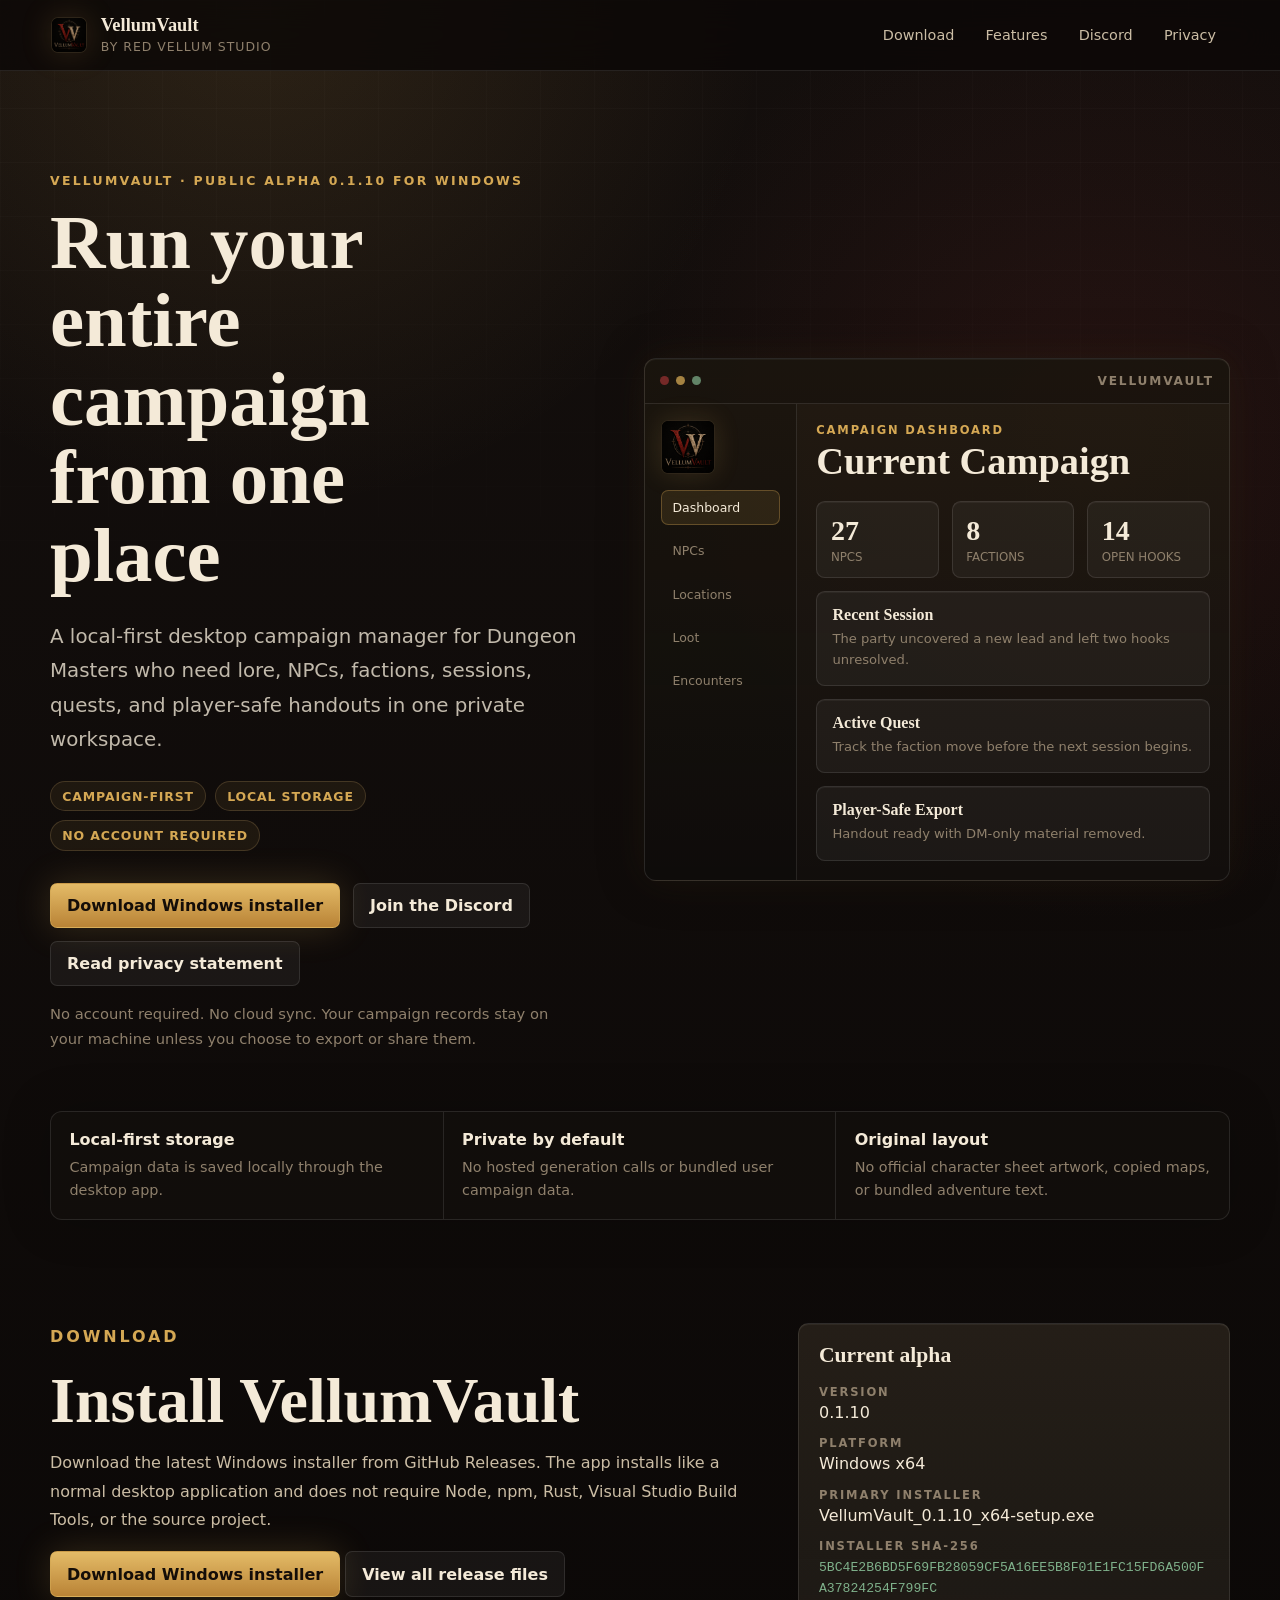
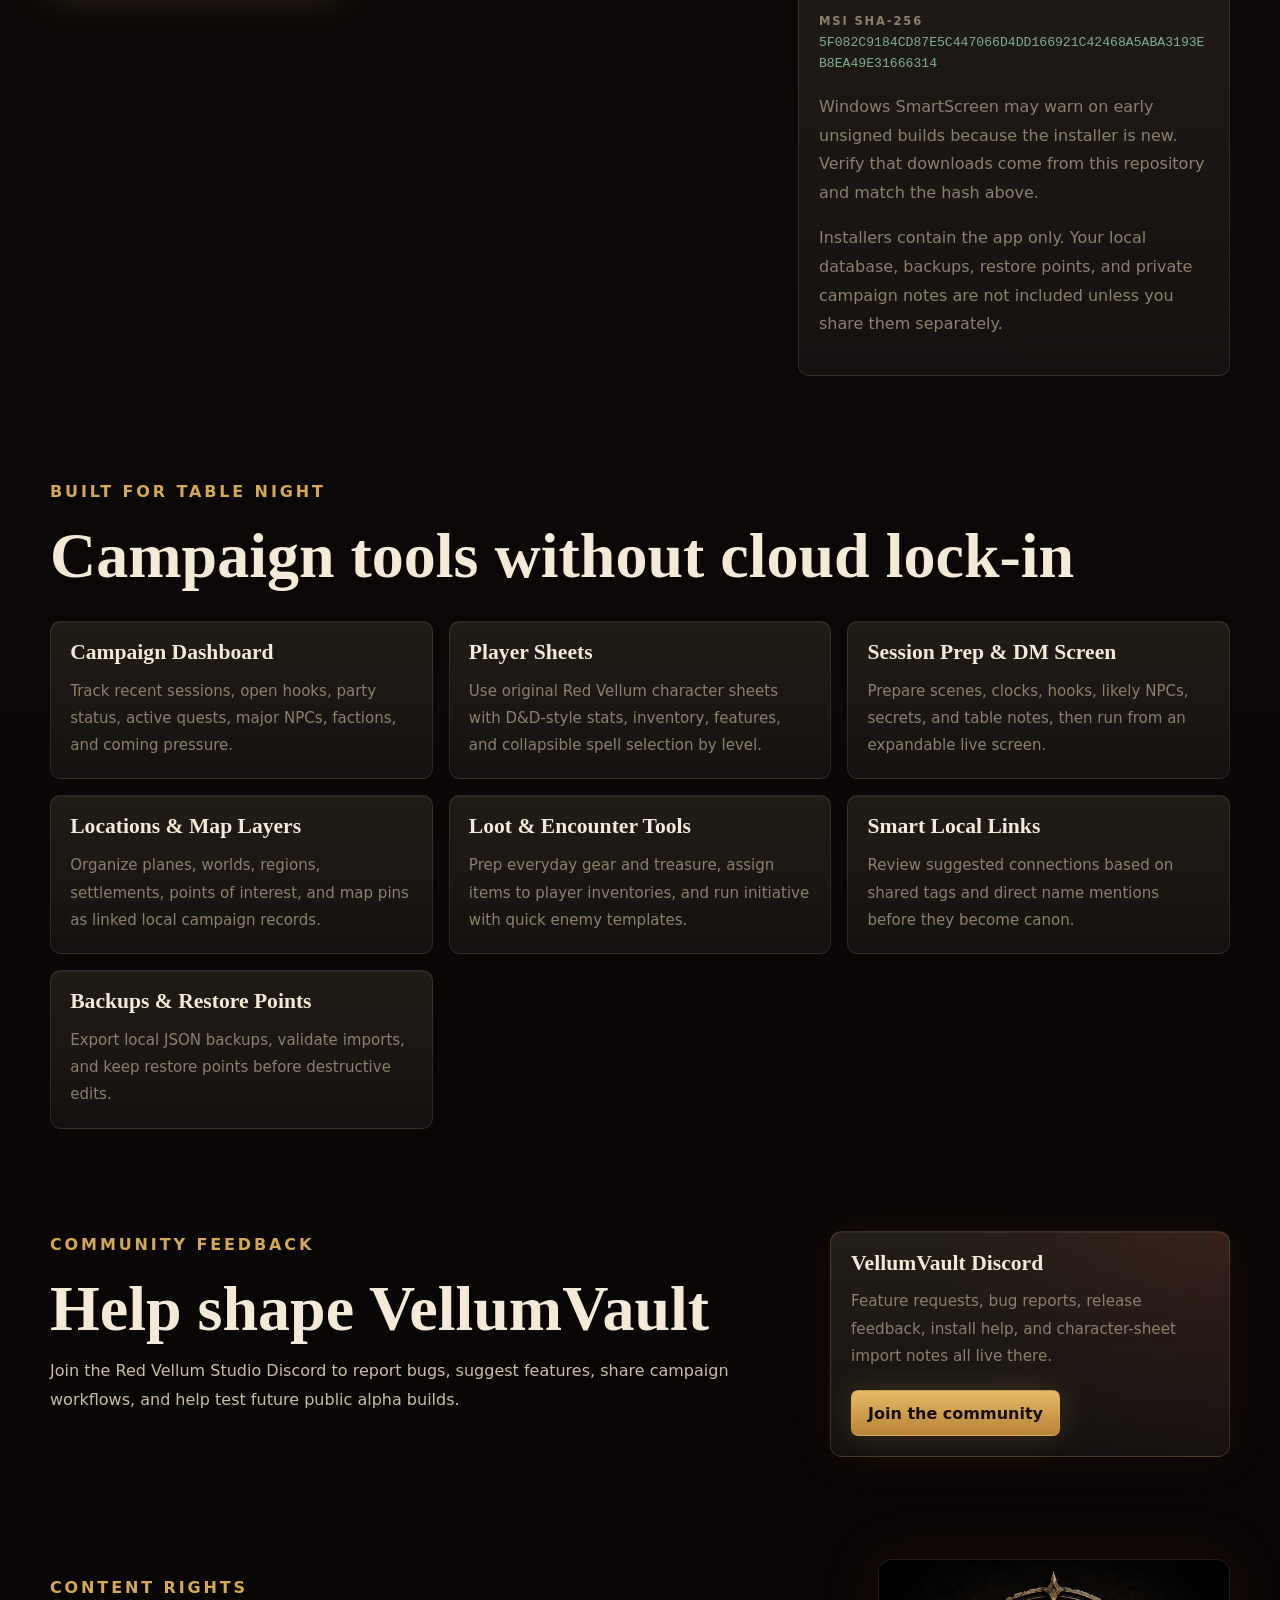
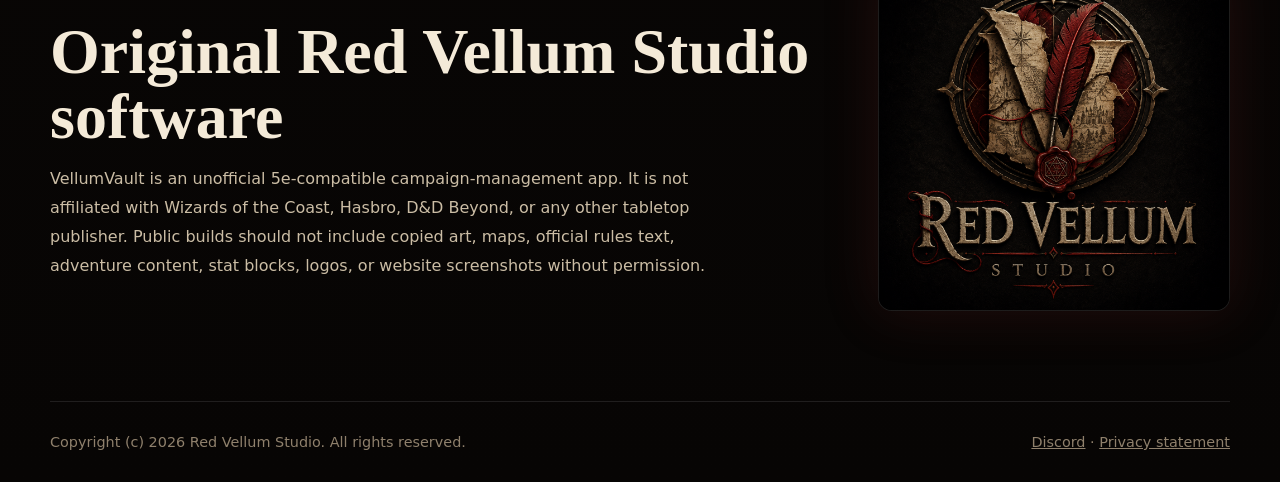
==== commit fe611c32: "Publish VellumVault 0.1.10 download page" ====
--- a/index.html
+++ b/index.html
@@ -30,7 +30,7 @@
     <main>
       <section class="hero">
         <div class="hero-copy">
-          <p class="eyebrow">VellumVault &middot; Public alpha 0.1.9 for Windows</p>
+          <p class="eyebrow">VellumVault &middot; Public alpha 0.1.10 for Windows</p>
           <h1>Run your entire campaign from one place</h1>
           <p class="lead">
             A local-first desktop campaign manager for Dungeon Masters who need lore, NPCs, factions, sessions, quests, and player-safe handouts in one private workspace.
@@ -41,7 +41,7 @@
             <span>No account required</span>
           </div>
           <div class="actions">
-            <a class="button primary" href="https://github.com/RedVellum/RedVellum.github.io/releases/download/v0.1.9/VellumVault_0.1.9_x64-setup.exe" rel="noopener">
+            <a class="button primary" href="https://github.com/RedVellum/RedVellum.github.io/releases/download/v0.1.10/VellumVault_0.1.10_x64-setup.exe" rel="noopener">
               Download Windows installer
             </a>
             <a class="button secondary" href="https://discord.gg/tZ7nqzmux7" target="_blank" rel="noopener noreferrer">
@@ -66,9 +66,9 @@
                 <img src="assets/vellumvault-app-logo.png" alt="" />
                 <span class="active">Dashboard</span>
                 <span>NPCs</span>
-                <span>Factions</span>
-                <span>Sessions</span>
-                <span>Quest Board</span>
+                <span>Locations</span>
+                <span>Loot</span>
+                <span>Encounters</span>
               </aside>
               <section class="preview-content">
                 <div class="preview-heading">
@@ -123,10 +123,10 @@
             Download the latest Windows installer from GitHub Releases. The app installs like a normal desktop application and does not require Node,
             npm, Rust, Visual Studio Build Tools, or the source project.
           </p>
-          <a class="button primary" href="https://github.com/RedVellum/RedVellum.github.io/releases/download/v0.1.9/VellumVault_0.1.9_x64-setup.exe" rel="noopener">
+          <a class="button primary" href="https://github.com/RedVellum/RedVellum.github.io/releases/download/v0.1.10/VellumVault_0.1.10_x64-setup.exe" rel="noopener">
             Download Windows installer
           </a>
-          <a class="button secondary" href="https://github.com/RedVellum/RedVellum.github.io/releases/tag/v0.1.9" rel="noopener">
+          <a class="button secondary" href="https://github.com/RedVellum/RedVellum.github.io/releases/tag/v0.1.10" rel="noopener">
             View all release files
           </a>
         </div>
@@ -135,7 +135,7 @@
           <dl>
             <div>
               <dt>Version</dt>
-              <dd>0.1.9</dd>
+              <dd>0.1.10</dd>
             </div>
             <div>
               <dt>Platform</dt>
@@ -143,15 +143,15 @@
             </div>
             <div>
               <dt>Primary installer</dt>
-              <dd>VellumVault_0.1.9_x64-setup.exe</dd>
+              <dd>VellumVault_0.1.10_x64-setup.exe</dd>
             </div>
             <div>
               <dt>Installer SHA-256</dt>
-              <dd class="hash">94A7FA8914FD39694B7830A7CA9553D6FD60B435A19B87905DC67B345AE33BFE</dd>
+              <dd class="hash">5BC4E2B6BD5F69FB28059CF5A16EE5B8F01E1FC15FD6A500FA37824254F799FC</dd>
             </div>
             <div>
               <dt>MSI SHA-256</dt>
-              <dd class="hash">F3C06357B8D2AE48952DE904816CFE7123EBB7E1282EABCB66A55B8A6946B714</dd>
+              <dd class="hash">5F082C9184CD87E5C447066D4DD166921C42468A5ABA3193EB8EA49E31666314</dd>
             </div>
           </dl>
           <p class="small">
@@ -173,15 +173,19 @@
           </article>
           <article>
             <h3>Player Sheets</h3>
-            <p>Use original Red Vellum character sheets with D&D-style stats, skills, saves, inventory, features, spells, and PDF/JSON export.</p>
+            <p>Use original Red Vellum character sheets with D&D-style stats, inventory, features, and collapsible spell selection by level.</p>
           </article>
           <article>
             <h3>Session Prep & DM Screen</h3>
             <p>Prepare scenes, clocks, hooks, likely NPCs, secrets, and table notes, then run from an expandable live screen.</p>
           </article>
           <article>
-            <h3>Codex & Knowledge</h3>
-            <p>Manage NPCs, factions, locations, quests, artifacts, secrets, timeline events, and player knowledge visibility.</p>
+            <h3>Locations & Map Layers</h3>
+            <p>Organize planes, worlds, regions, settlements, points of interest, and map pins as linked local campaign records.</p>
+          </article>
+          <article>
+            <h3>Loot & Encounter Tools</h3>
+            <p>Prep everyday gear and treasure, assign items to player inventories, and run initiative with quick enemy templates.</p>
           </article>
           <article>
             <h3>Smart Local Links</h3>
